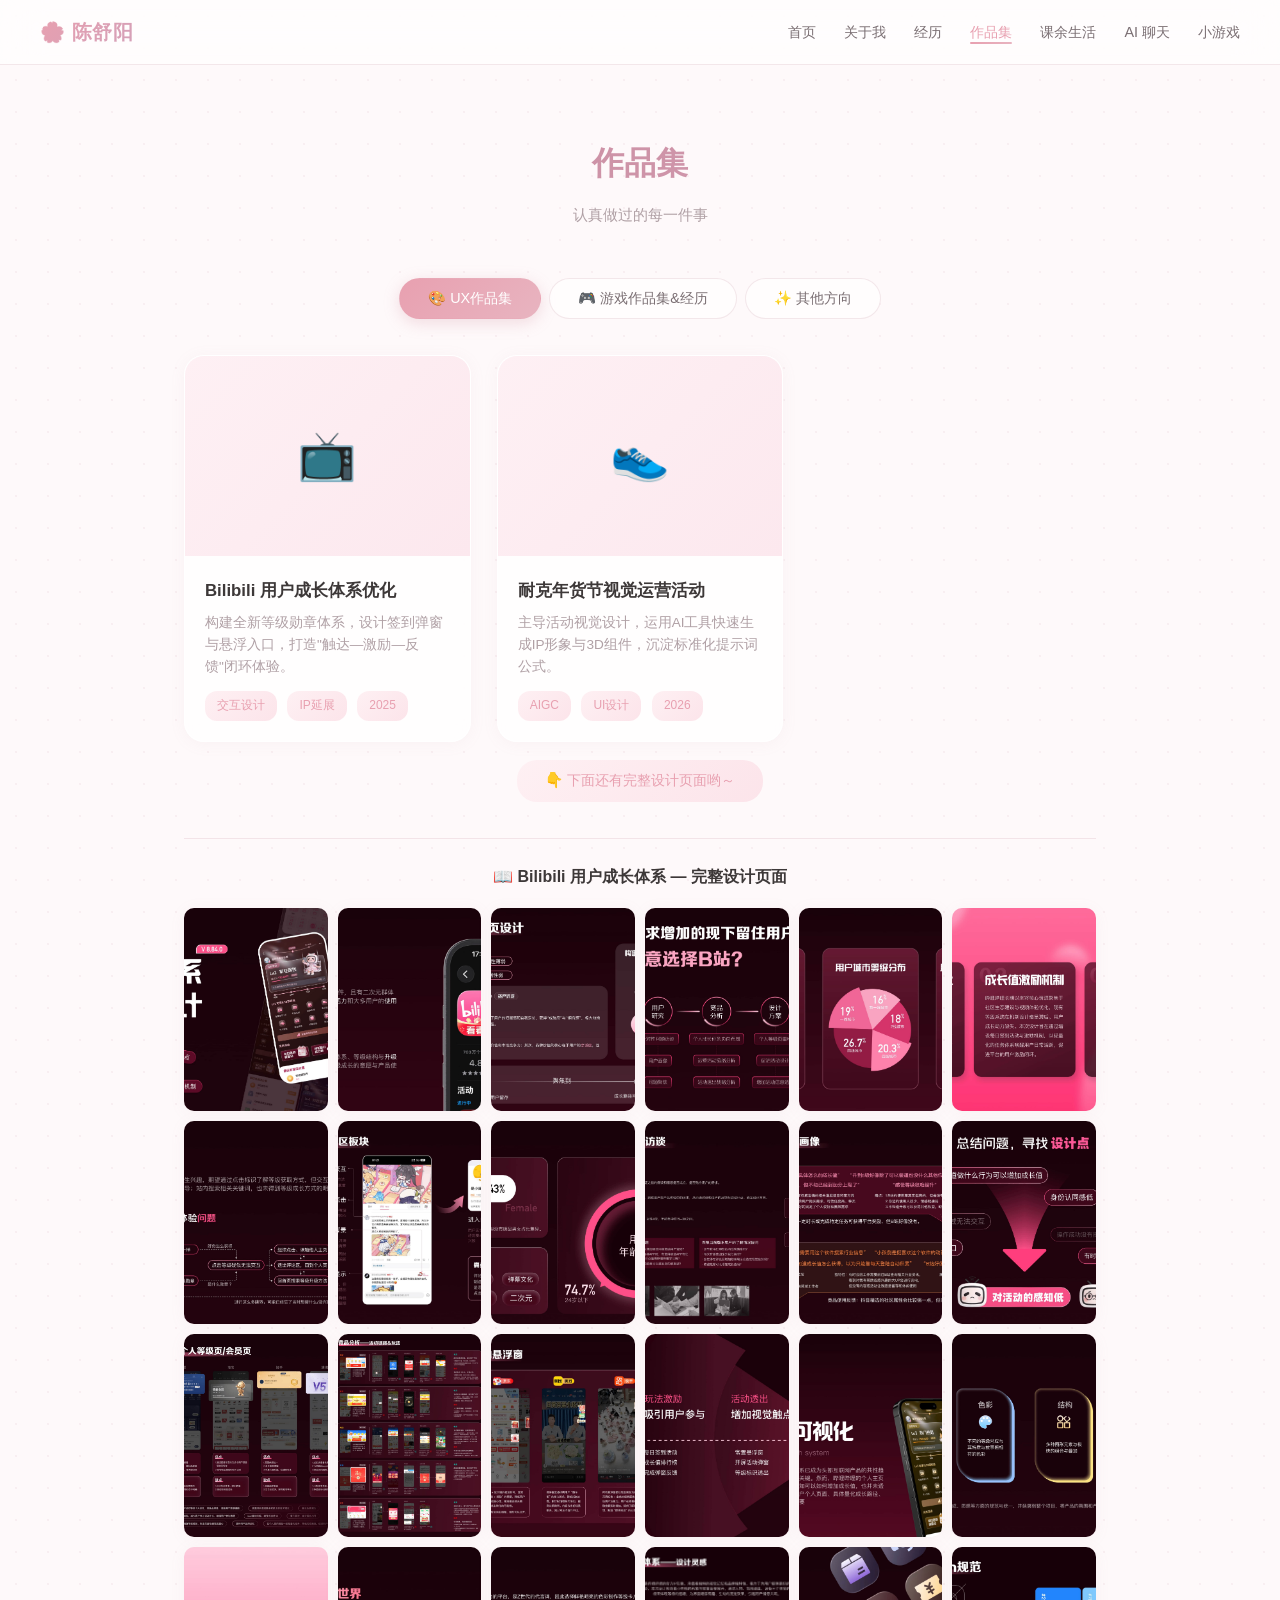
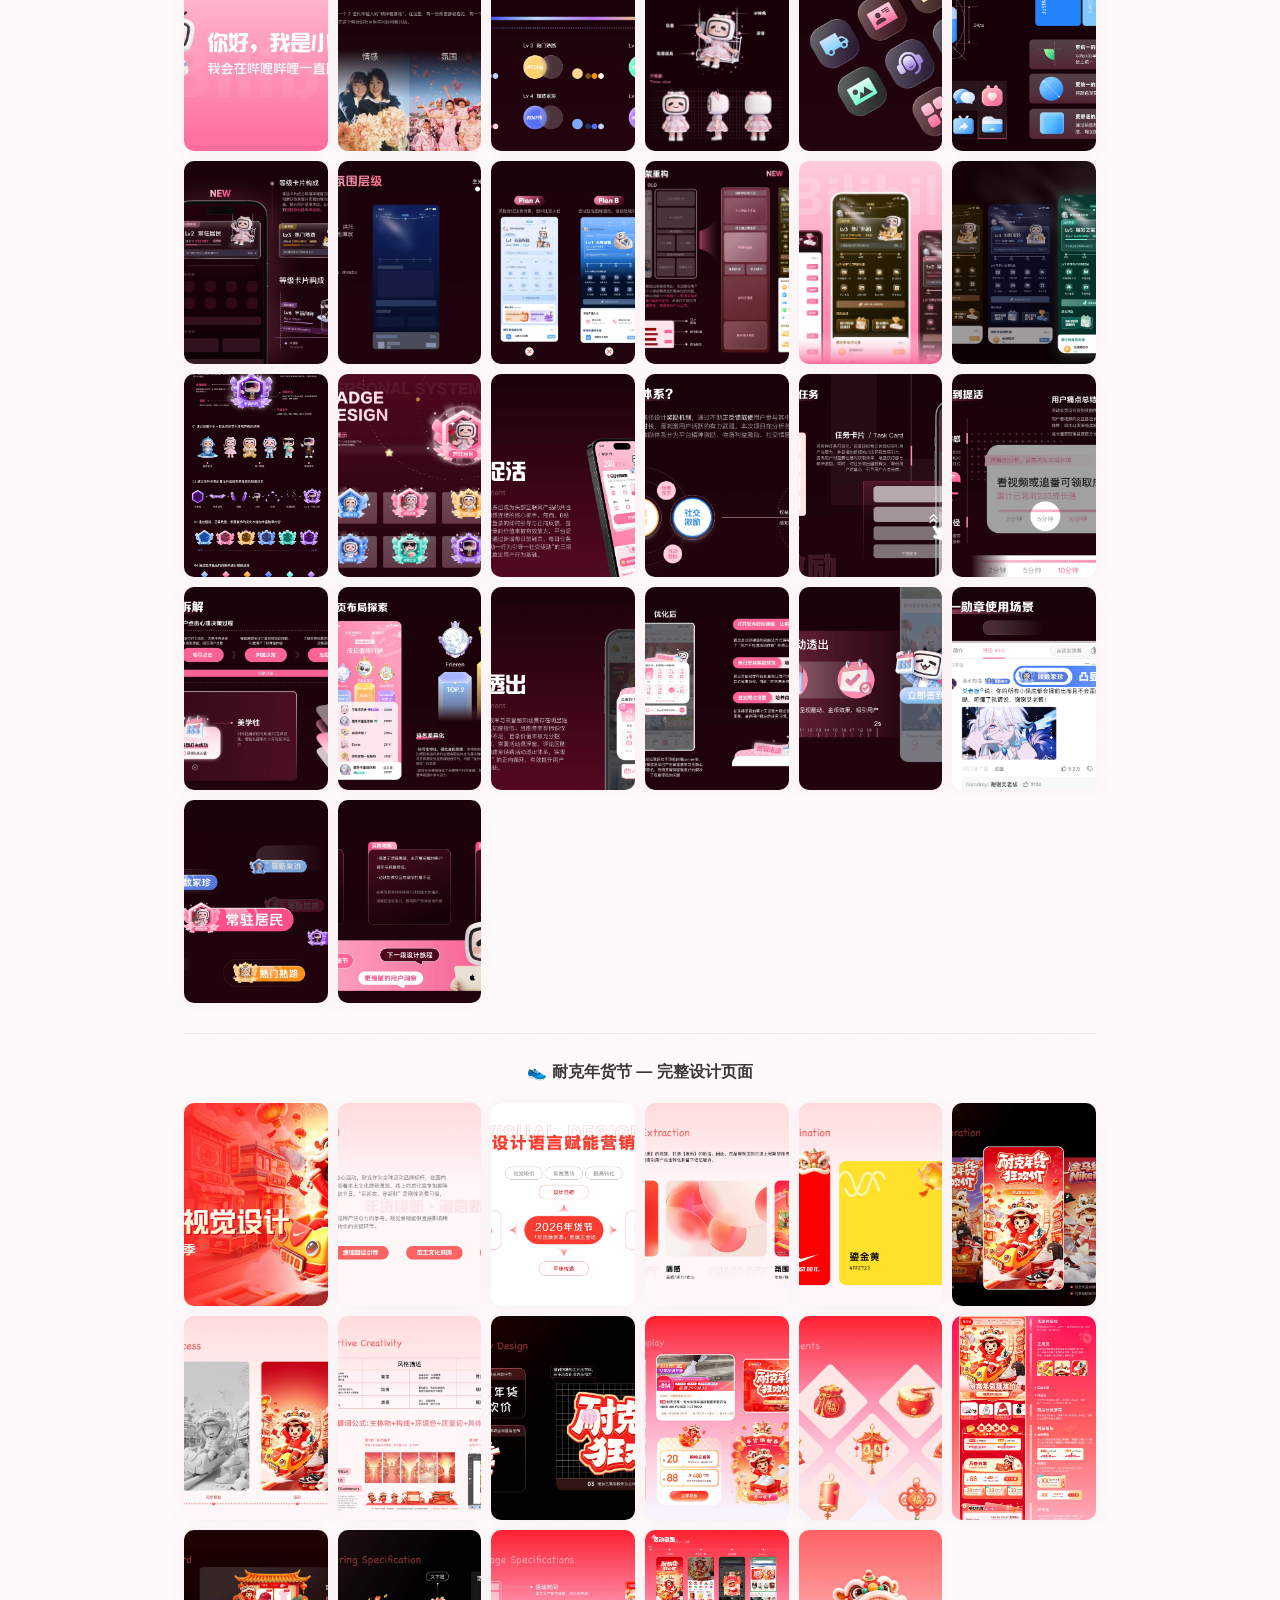
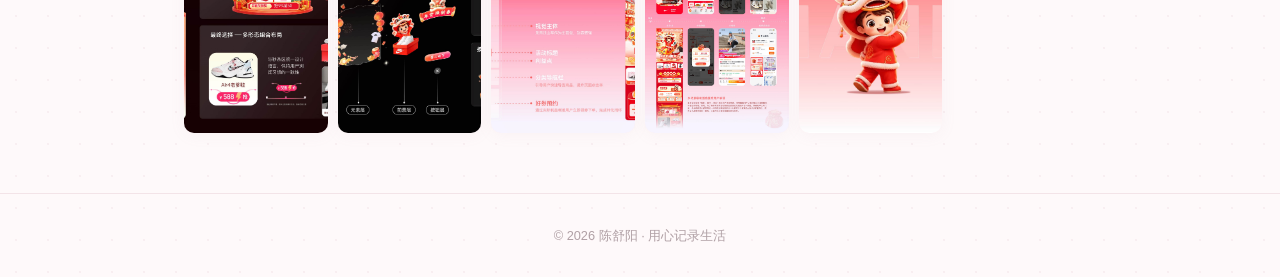
==== portfolio.html @ 5dc7a77a "🎉 个人网站上线 - 陈舒阳" ====
<!DOCTYPE html>
<html lang="zh-CN">
<head>
  <meta charset="UTF-8">
  <meta name="viewport" content="width=device-width, initial-scale=1.0">
  <title>作品集 - 陈舒阳</title>
  <meta name="description" content="陈舒阳的作品集：UX设计项目、游戏作品集&经历与更多创作">
  <link rel="stylesheet" href="css/style.css">
</head>
<body>

  <nav class="navbar">
    <a href="index.html" class="logo">🌸 陈舒阳</a>
    <button class="menu-toggle" onclick="document.querySelector('.nav-links').classList.toggle('show')">☰</button>
    <ul class="nav-links">
      <li><a href="index.html">首页</a></li>
      <li><a href="about.html">关于我</a></li>
      <li><a href="experience.html">经历</a></li>
      <li><a href="portfolio.html" class="active">作品集</a></li>
      <li><a href="life.html">课余生活</a></li>
      <li><a href="chat.html">AI 聊天</a></li>
      <li><a href="games.html">小游戏</a></li>
    </ul>
  </nav>

  <section class="page-header">
    <h2>作品集</h2>
    <p class="subtitle">认真做过的每一件事</p>
  </section>

  <div class="portfolio-tabs">
    <button class="tab-btn active" onclick="switchTab('ux')">🎨 UX作品集</button>
    <button class="tab-btn" onclick="switchTab('gaming')">🎮 游戏作品集&经历</button>
    <button class="tab-btn" onclick="switchTab('other')">✨ 其他方向</button>
  </div>

  <!-- ==================== Tab 1：UX作品集 ==================== -->
  <div class="tab-content active" id="tab-ux">
    <div class="portfolio-grid">

      <div class="portfolio-item" onclick="openModal('bilibili')">
        <div class="item-img img-placeholder">📺</div>
        <div class="item-info">
          <h4>Bilibili 用户成长体系优化</h4>
          <p>构建全新等级勋章体系，设计签到弹窗与悬浮入口，打造"触达—激励—反馈"闭环体验。</p>
          <span class="item-tag">交互设计</span>
          <span class="item-tag">IP延展</span>
          <span class="item-tag">2025</span>
        </div>
      </div>

      <div class="portfolio-item" onclick="openModal('nike')">
        <div class="item-img img-placeholder">👟</div>
        <div class="item-info">
          <h4>耐克年货节视觉运营活动</h4>
          <p>主导活动视觉设计，运用AI工具快速生成IP形象与3D组件，沉淀标准化提示词公式。</p>
          <span class="item-tag">AIGC</span>
          <span class="item-tag">UI设计</span>
          <span class="item-tag">2026</span>
        </div>
      </div>

    </div>

    <!-- 下滑引导 -->
    <div style="text-align:center;padding:18px 0 6px;">
      <span style="display:inline-block;padding:8px 28px;background:linear-gradient(135deg,var(--pink-light),#fce4ea);color:var(--pink);border-radius:20px;font-size:0.9rem;animation:msgIn 0.6s ease;">👇 下面还有完整设计页面哟～</span>
    </div>

    <!-- Bilibili + Nike 完整作品集页面 -->
    <div class="portfolio-gallery">
      <h4>📖 Bilibili 用户成长体系 — 完整设计页面</h4>
      <div class="gallery-grid" id="gallery-bilibili"></div>
    </div>
    <div class="portfolio-gallery">
      <h4>👟 耐克年货节 — 完整设计页面</h4>
      <div class="gallery-grid" id="gallery-nike"></div>
    </div>
  </div>

  <!-- ==================== Tab 2：游戏作品集&经历 ==================== -->
  <div class="tab-content" id="tab-gaming">

    <!-- 1. 和平精英完整设计页面（作品集画廊） -->
    <div class="portfolio-gallery" style="margin-top:0;padding-top:0;border-top:none;">
      <h4>🎯 和平精英 · 操作体验优化 — 完整设计页面</h4>
      <div class="gallery-grid" id="gallery-peace"></div>
    </div>

    <!-- 2. 游戏经历 -->
    <div class="insight-section" style="margin-top:20px;">
      <h3>🎮 游戏经历</h3>
      <p class="gaming-intro" style="margin-bottom:20px;">
        作为多款游戏的深度玩家，我相信理解游戏才能设计好游戏——这也是我热爱游戏UX的原因。
      </p>
    </div>

    <div class="filter-tags" id="game-filters">
      <button class="filter-tag active" onclick="filterGames('all', this)">全部</button>
      <button class="filter-tag" onclick="filterGames('fps', this)">FPS / TPS</button>
      <button class="filter-tag" onclick="filterGames('openworld', this)">开放世界</button>
      <button class="filter-tag" onclick="filterGames('moba', this)">MOBA</button>
      <button class="filter-tag" onclick="filterGames('asym', this)">非对称竞技</button>
      <button class="filter-tag" onclick="filterGames('roguelike', this)">Roguelike</button>
      <button class="filter-tag" onclick="filterGames('casual', this)">休闲</button>
    </div>

    <div class="game-grid">
      <div class="game-card" data-category="fps">
        <div class="game-cover img-placeholder">🔫</div>
        <div class="game-info">
          <h4>和平精英</h4>
          <div class="game-meta"><span>📱 手游</span><span>⏱️ 2500+小时</span><span>💰 氪金约1.5w</span></div>
          <p class="game-desc">开服玩家至今，多赛季王牌段位。深度了解跳伞逻辑、身法技巧、枪械数值、圈型运营。频繁体验地铁逃生，对复杂经济体系的游戏内UI有一定研究。拥有3个载具皮肤、10+升级枪皮肤、30+把枪皮，千金淑猫等角色皮全套皮肤。</p>
          <div class="game-tags"><span class="game-tag">FPS</span><span class="game-tag">战术竞技</span><span class="game-tag">王牌段位</span></div>
        </div>
      </div>

      <div class="game-card" data-category="openworld">
        <div class="game-cover img-placeholder">🌿</div>
        <div class="game-info">
          <h4>原神</h4>
          <div class="game-meta"><span>📱 多平台</span><span>⏱️ 5000+小时</span><span>💰 氪金约2.7w</span></div>
          <p class="game-desc">开服玩家至今，五星角色37个，4.6前女角色全图鉴。蒙德、枫丹等区域探索度100%，成就数1137。精通配队、元素反应及开放大世界交互逻辑，深渊长期12层无压满星通关，具备极强的战斗数值规划与角色练度管理能力。23、24年大月卡全勤。</p>
          <div class="game-tags"><span class="game-tag">开放世界</span><span class="game-tag">RPG</span><span class="game-tag">满星深渊</span></div>
        </div>
      </div>

      <div class="game-card" data-category="moba">
        <div class="game-cover img-placeholder">⚔️</div>
        <div class="game-info">
          <h4>王者荣耀</h4>
          <div class="game-meta"><span>📱 手游</span><span>⏱️ 1000+小时</span><span>💰 氪金约3000</span></div>
          <p class="game-desc">擅长发育路射手位，福州市第74李元芳，另有诸葛亮、赵云等区标6个。深刻理解玩家对数值能力的重视与"可视化荣誉"的追求心理。研究过局内特效、Loading界面、对话框等设计。拥有不知火舞·花合斗、小乔·时之魔女两款无双皮肤，10余款传说皮肤和20余款史诗皮肤。</p>
          <div class="game-tags"><span class="game-tag">MOBA</span><span class="game-tag">市标李元芳</span><span class="game-tag">6区标</span></div>
        </div>
      </div>

      <div class="game-card" data-category="asym">
        <div class="game-cover img-placeholder">🕯️</div>
        <div class="game-info">
          <h4>第五人格</h4>
          <div class="game-meta"><span>📱 多平台</span><span>⏱️ 800+小时</span><span>💰 氪金约4000</span></div>
          <p class="game-desc">目前段位四阶一。熟悉圣心医院，惯用二楼下跳打法和三板一窗无敌废墟拖节奏。熟悉破窗加速、搏命挣扎、压机等人等操作。常玩大副、木偶、医生等主救/辅救位，观看过2次线下比赛。拥有4个金皮、20余个紫皮。</p>
          <div class="game-tags"><span class="game-tag">非对称竞技</span><span class="game-tag">四阶一</span><span class="game-tag">主救/辅救位</span></div>
        </div>
      </div>

      <div class="game-card" data-category="roguelike">
        <div class="game-cover img-placeholder">⚡</div>
        <div class="game-info">
          <h4>元气骑士</h4>
          <div class="game-meta"><span>📱 手游</span><span>⏱️ 300+小时</span><span>💰 约40元</span></div>
          <p class="game-desc">常用游侠、炼金术士、吸血鬼，联机玩牧师辅助队友。已解锁吊炸天模式并多次通关，解锁200+把武器。善用聚爆、光剑、彩虹小白马，曾合成光剑土豪金、雷剑、魔法弓等高阶武器。对2D横板设计和Roguelike随机性游戏UI有一定研究。</p>
          <div class="game-tags"><span class="game-tag">Roguelike</span><span class="game-tag">2D横板</span><span class="game-tag">吊炸天通关</span></div>
        </div>
      </div>

      <div class="game-card" data-category="casual">
        <div class="game-cover img-placeholder">🥚</div>
        <div class="game-info">
          <h4>蛋仔派对</h4>
          <div class="game-meta"><span>📱 手游</span><span>⏱️ 200小时</span><span>💰 氪金约90</span></div>
          <p class="game-desc">轻度游玩，主要为观察商业化产品设计。巅峰派对达鸡蛋段位，熟悉翻滚楼梯、岩浆蔓延等竞速关卡的道具刷新点及跳跃惯性节奏。体验过乐园游廊长跑酷及观赏图，收藏4张玩家自制地图，拥有4款派对手册皮肤。</p>
          <div class="game-tags"><span class="game-tag">休闲</span><span class="game-tag">派对竞技</span><span class="game-tag">商业化观察</span></div>
        </div>
      </div>
    </div>

    <!-- 3. 游戏UX项目 & 洞察 -->
    <div class="insight-section">
      <h3>📝 游戏UX项目 & 洞察</h3>

      <div class="insight-card" style="margin-bottom:18px;border-left:4px solid var(--pink);">
        <h4>🎯 和平精英 · 操作体验优化设计（作品集项目）</h4>
        <p style="margin-bottom:8px;color:var(--text-muted);font-size:0.8rem;">TPS射击手游 | 用户研究 · 交互优化 · 打卡体验</p>
        <p><strong>项目背景：</strong>和平精英2019年上线，以TPS第三人称射击为核心，采用外观驱动型付费模式。作为技术一般但热爱记录游戏回忆的手机/平板双端女玩家，发现刚落地阶段的战斗操作与打卡体验存在可优化点。</p>
        <p><strong>用户分析：</strong>男女比例52:48趋于均衡，超77%玩家在35岁以下，约50%为18-26岁年轻群体，注重获得感、认同感、成就感。</p>
        <p><strong>竞品分析：</strong>第五人格的拍摄模式屏蔽UI沉浸感强、原神的观测点路线指引降低寻找难度——均作为设计参考。</p>
        <p><strong>设计方案（6大痛点）：</strong>① 落地黄金时间增设场景标签，通过羊群效应减少决策浪费 ② 偏好配件紫色高亮提示 ③ 优化操作热区布局 ④ 打卡点增加路线指引与标识 ⑤ 拍摄模式屏蔽UI沉浸打卡 ⑥ 增设优先拾取设置。</p>
        <p><strong>设计价值：</strong>从女玩家视角出发，通过降低操作门槛和优化打卡分享体验，提升玩家获得感与成就感，促进留存与转化。</p>
      </div>

      <div class="insight-cards">
        <div class="insight-card">
          <h4>《和平精英》夏日海豚岛 — 活动UI中的沉浸感营造</h4>
          <p>在光子创造营期间深入研究了夏日海豚岛主题活动：通过地图场景与UI界面的统一视觉语言、动态天气系统与交互反馈的配合，实现从"大厅—活动入口—游戏场景"的无缝沉浸体验。</p>
        </div>
        <div class="insight-card">
          <h4>《原神》深境螺旋 — 高难内容对玩家行为的影响</h4>
          <p>作为长期12层满星通关玩家，观察到深渊机制如何通过"角色练度验证—阵容搭配策略—时间压力"三层设计驱动玩家持续投入养成。这种梯度挑战设计对游戏化产品的等级体系搭建有启发意义。</p>
        </div>
        <div class="insight-card">
          <h4>《第五人格》拍摄模式 — 皮肤获得感与分享体验</h4>
          <p>竞品调研中发现第五人格拍摄模式下可屏蔽所有UI按钮，支持贴脸拍摄细节展示，并设有专用通用动作——这种"为分享而设计"的思路提升了皮肤获得感和玩家自发传播意愿。</p>
        </div>
      </div>
    </div>

  </div>

  <!-- ==================== Tab 3：其他方向作品 ==================== -->
  <div class="tab-content" id="tab-other">
    <div class="filter-tags" id="other-filters">
      <button class="filter-tag active" onclick="filterOther('all', this)">全部</button>
      <button class="filter-tag" onclick="filterOther('photo', this)">📷 摄影</button>
      <button class="filter-tag" onclick="filterOther('writing', this)">✍️ 写作</button>
      <button class="filter-tag" onclick="filterOther('illust', this)">🖌️ 插画</button>
      <button class="filter-tag" onclick="filterOther('video', this)">🎬 视频</button>
    </div>

    <div class="portfolio-grid" id="other-grid">
      <div class="portfolio-item" data-category="photo">
        <div class="item-img img-placeholder">📷</div>
        <div class="item-info">
          <h4>城市街拍系列</h4>
          <p>用镜头记录城市角落里的光影与色彩。</p>
          <span class="item-tag">摄影</span>
          <span class="item-tag">2025</span>
        </div>
      </div>
      <div class="portfolio-item" data-category="writing">
        <div class="item-img img-placeholder">✍️</div>
        <div class="item-info">
          <h4>设计思考随笔</h4>
          <p>关于日常生活里好设计与坏设计的观察笔记。</p>
          <span class="item-tag">写作</span>
          <span class="item-tag">2024</span>
        </div>
      </div>
      <div class="portfolio-item" data-category="illust">
        <div class="item-img img-placeholder">🖌️</div>
        <div class="item-info">
          <h4>日常插画练习</h4>
          <p>扁平风格人物插画，记录朋友们的日常瞬间。</p>
          <span class="item-tag">插画</span>
          <span class="item-tag">2024</span>
        </div>
      </div>
      <div class="portfolio-item" data-category="video">
        <div class="item-img img-placeholder">🎬</div>
        <div class="item-info">
          <h4>校园生活Vlog</h4>
          <p>用视频记录大学生活的点滴，剪辑与叙事练习。</p>
          <span class="item-tag">视频</span>
          <span class="item-tag">2024</span>
        </div>
      </div>
    </div>

    <!-- 其他作品完整页面 -->
    <div class="portfolio-gallery">
      <h4>🎨 封面 & 其他设计作品</h4>
      <div class="gallery-grid" id="gallery-other"></div>
    </div>
  </div>

  <!-- ==================== 图片灯箱 ==================== -->
  <div class="img-lightbox" id="lightbox" onclick="closeLightbox(event)">
    <button class="lb-close" onclick="closeLightbox()">&times;</button>
    <button class="lb-nav lb-prev" onclick="event.stopPropagation();navLightbox(-1)">◀</button>
    <img id="lightbox-img" src="" alt="作品集页面">
    <button class="lb-nav lb-next" onclick="event.stopPropagation();navLightbox(1)">▶</button>
    <span class="lb-counter" id="lb-counter"></span>
  </div>

  <!-- ==================== 弹窗 ==================== -->
  <div class="modal-overlay" id="modal-overlay" onclick="closeModal(event)">
    <div class="modal" id="modal">
      <button class="modal-close" onclick="closeModal()">&times;</button>
      <div id="modal-content"></div>
    </div>
  </div>

  <footer>
    <p>&copy; 2026 陈舒阳 · 用心记录生活</p>
  </footer>

  <script>
    /* ===== 作品集页面画廊 ===== */
    const PORTFOLIO_PATH = 'images/portfolio/';

    // 各项目对应PDF页码
    const galleries = {
      bilibili: { el: 'gallery-bilibili', pages: range(4, 47) },
      nike:     { el: 'gallery-nike',     pages: range(48, 64) },
      peace:    { el: 'gallery-peace',    pages: range(65, 81) },
      other:    { el: 'gallery-other',    pages: [...range(1,3), ...range(82,85)] }
    };

    function range(start, end) {
      const arr = [];
      for (let i = start; i <= end; i++) arr.push(i);
      return arr;
    }

    // 动态生成画廊
    Object.values(galleries).forEach(g => {
      const container = document.getElementById(g.el);
      if (!container) return;
      g.pages.forEach(p => {
        const item = document.createElement('div');
        item.className = 'gallery-item';
        item.onclick = (e) => openLightbox(g.pages, p, e);
        const img = document.createElement('img');
        img.src = PORTFOLIO_PATH + 'page_' + String(p).padStart(2, '0') + '.jpg';
        img.alt = 'Page ' + p;
        img.loading = 'lazy';
        item.appendChild(img);
        container.appendChild(item);
      });
    });

    // 和平精英画廊末尾追加参考图
    const peaceExtra = ['images/78.png', 'images/79.png'];
    const peaceContainer = document.getElementById('gallery-peace');
    if (peaceContainer) {
      peaceExtra.forEach((src, i) => {
        const item = document.createElement('div');
        item.className = 'gallery-item';
        item.onclick = (e) => {
          e.stopPropagation();
          document.getElementById('lightbox-img').src = src;
          document.getElementById('lb-counter').textContent = '参考图 ' + (i + 1) + ' / 2';
          document.getElementById('lightbox').classList.add('show');
          document.body.style.overflow = 'hidden';
        };
        const img = document.createElement('img');
        img.src = src;
        img.alt = '参考图' + (i + 1);
        img.loading = 'lazy';
        item.appendChild(img);
        peaceContainer.appendChild(item);
      });
    }

    /* ===== 灯箱 ===== */
    let lbPages = [], lbIndex = 0;

    function openLightbox(pages, currentPage, e) {
      e.stopPropagation();
      lbPages = pages;
      lbIndex = pages.indexOf(currentPage);
      showLightboxImage();
      document.getElementById('lightbox').classList.add('show');
      document.body.style.overflow = 'hidden';
    }

    function showLightboxImage() {
      const p = lbPages[lbIndex];
      document.getElementById('lightbox-img').src = PORTFOLIO_PATH + 'page_' + String(p).padStart(2, '0') + '.jpg';
      document.getElementById('lb-counter').textContent = (lbIndex + 1) + ' / ' + lbPages.length;
    }

    function navLightbox(dir) {
      lbIndex = (lbIndex + dir + lbPages.length) % lbPages.length;
      showLightboxImage();
    }

    function closeLightbox(e) {
      if (e && e.target !== document.getElementById('lightbox')) return;
      document.getElementById('lightbox').classList.remove('show');
      document.body.style.overflow = '';
    }

    document.addEventListener('keydown', function(e) {
      if (!document.getElementById('lightbox').classList.contains('show')) return;
      if (e.key === 'Escape') closeLightbox();
      if (e.key === 'ArrowLeft') navLightbox(-1);
      if (e.key === 'ArrowRight') navLightbox(1);
    });

    /* ===== Tab 切换 ===== */
    function switchTab(tabName) {
      document.querySelectorAll('.tab-btn').forEach(b => b.classList.remove('active'));
      event.target.classList.add('active');
      document.querySelectorAll('.tab-content').forEach(t => t.classList.remove('active'));
      document.getElementById('tab-' + tabName).classList.add('active');
    }

    function filterGames(cat, btn) {
      document.querySelectorAll('#game-filters .filter-tag').forEach(t => t.classList.remove('active'));
      btn.classList.add('active');
      document.querySelectorAll('#tab-gaming .game-card').forEach(card => {
        card.style.display = (cat === 'all' || card.dataset.category.split(' ').includes(cat)) ? '' : 'none';
      });
    }

    function filterOther(cat, btn) {
      document.querySelectorAll('#other-filters .filter-tag').forEach(t => t.classList.remove('active'));
      btn.classList.add('active');
      document.querySelectorAll('#other-grid .portfolio-item').forEach(item => {
        item.style.display = (cat === 'all' || item.dataset.category.split(' ').includes(cat)) ? '' : 'none';
      });
    }

    const modalData = {
      nike: {
        title: '耐克年货节视觉运营活动',
        tags: ['AIGC', '视觉设计', '2026'],
        body: `<h4>项目背景</h4><p>耐克年货焕新季，需要统一的视觉运营活动方案，覆盖天猫旗舰店多场景、多终端。</p>
<h4>创意方向</h4><p>基于关键词<strong>「年味」「优惠」「焕新」</strong>，传达"新年购新衣"的品牌理念。配色选用经典红 + 鎏金黄 + 开运橙三色体系，打造醒目、具有互动吸引力的视觉氛围。</p>
<h4>字体设计</h4><p>参考方正胖头鱼简体笔画位置与站酷快乐体字型，重绘变形后增加立体块面与圆角细节，采用"白-红-金"三层立体效果，提升醒目度与节日质感。</p>
<h4>AI工具应用</h4><p>运用 Midjourney + Liblib + GPT 快速生成IP形象、场景元素与3D组件；制定视觉分层规范与头图规格，实现多场景风格统一。</p>
<h4>核心成果</h4><p>总结并沉淀<strong>标准化提示词公式</strong>，实现设计资产高效复用，显著提升团队产出效率；完成跨场景用户体验一致性设计，降低用户认知成本。</p>`
      },
      bilibili: {
        title: 'Bilibili 用户成长体系优化',
        tags: ['交互设计', '用户激励', '2025'],
        body: `<h4>项目背景</h4><p>B站作为PUGC视频社区头部平台，用户总体活跃度和使用频率偏低。现有等级系统机制滞后，用户成长动力缺失，个人等级页存在<strong>感知缺失、粘性薄弱、运营载体缺失、品牌调性弱</strong>四大问题。</p>
<h4>设计目标</h4><p>围绕三大方向：<strong>① 成长路径可视化</strong>（重构个人等级页，明确成长任务）<strong>② 激励机制</strong>（增设每日签到+任务体系）<strong>③ 多触点信息传达</strong>（全链路活动透出）。</p>
<h4>设计过程</h4><p>产品自查：模拟用户查询链路，发现评论区等级不可交互、搜索无结果等体验断层 → 竞品分析：对比淘宝/京东/美团/豆包/快手的会员页与活动链路 → 设计语言建立：以B站小电视为核心，统一品牌/色彩/结构/质感 → 框架重构：头部升级、权益图标规范化（48px/8px圆角）、任务icon统一渐变45°+轻拟物质感 → 每日签到页+每日任务页+成长值排行榜三层激励闭环 → 开屏弹窗+悬浮窗+评论区勋章+排行榜四大触点全链路活动透出。</p>
<h4>设计复盘</h4><p>✅ 掌握了全链路激励体系的设计方法，深化"以用户为中心"的理念<br>✅ 熟练运用AIGC工具辅助视觉表达，提升效率与品牌感知<br>⚠️ 受限于项目周期，未开展完整用户调研与数据验证；动效与微交互细节有待打磨</p>`
      },
      photon: {
        title: '腾讯光子创造营 · 和平精英',
        tags: ['游戏GUI', '交互设计', '2026'],
        body: `<h4>背景</h4><p>入选腾讯光子创造营，进入和平精英项目组进行交互方向学习与实践。</p>
<h4>学习内容</h4><p>深入学习游戏美术GUI及玩家游戏体验与交互的理论知识。</p>
<h4>项目实操</h4><p>细致研究夏日海豚岛主题活动的游戏美术设计，从活动入口UI到游戏内场景交互的全链路体验分析。</p>
<h4>收获</h4><p>建立了游戏UX的系统认知，理解了"沉浸感"在游戏交互中的核心地位。</p>`
      },
      sanhe: {
        title: '三合食品 Web端规范优化',
        tags: ['UI优化', '用户研究', '2026'],
        body: `<h4>背景</h4><p>福建三合食品科技有限公司Web端存在间距不统一、屏效低、视觉观感陈旧等问题。</p>
<h4>优化内容</h4><p>Web端间距规范统一优化，提升界面屏效，美化视觉观感。</p>
<h4>用户研究</h4><p>参与公司用户研究，精细化分析客户群体特征，提出有效优化建议。</p>
<h4>成果</h4><p>完成Web端设计规范升级，为后续产品迭代奠定基础。</p>`
      }
    };

    function openModal(id) {
      const d = modalData[id]; if (!d) return;
      document.getElementById('modal-content').innerHTML =
        '<h3>' + d.title + '</h3><div class="modal-tags">' +
        d.tags.map(t => '<span class="item-tag">' + t + '</span>').join('') +
        '</div><div class="modal-body">' + d.body + '</div>';
      document.getElementById('modal-overlay').classList.add('show');
      document.body.style.overflow = 'hidden';
    }

    function closeModal(e) {
      if (e && e.target !== document.getElementById('modal-overlay')) return;
      document.getElementById('modal-overlay').classList.remove('show');
      document.body.style.overflow = '';
    }

    document.addEventListener('keydown', e => { if (e.key === 'Escape') closeModal(); });
  </script>

</body>
</html>
---- css/style.css ----
/* ==========================================
   个人网站 - 马卡龙粉 · 高级感设计
   站点所有者：陈舒阳
   ========================================== */

/* ===== CSS 变量 ===== */
:root {
  --pink:        #e8a0b0;
  --pink-hover:  #d48898;
  --pink-light:  #fef0f3;
  --pink-pale:   #fdf5f7;
  --rose:        #e8b4c0;
  --peach:       #f5d5d8;
  --bg:          #fef9fa;
  --card:        rgba(255,255,255,0.72);
  --card-border: rgba(255,255,255,0.9);
  --text:        #3d3838;
  --text-light:  #7a6e72;
  --text-muted:  #b0a0a5;
  --border:      rgba(220,190,198,0.35);
  --shadow-sm:   0 1px 4px rgba(180,140,150,0.06);
  --shadow:      0 4px 24px rgba(180,140,150,0.10);
  --shadow-hover: 0 12px 40px rgba(180,140,150,0.16);
  --shadow-card: 0 2px 16px rgba(180,140,150,0.07);
  --radius:      20px;
  --radius-sm:   14px;
}

/* ===== 全局重置 ===== */
* { margin: 0; padding: 0; box-sizing: border-box; }
html { scroll-behavior: smooth; }

body {
  font-family: "PingFang SC", "Hiragino Sans GB", "Microsoft YaHei", "Noto Sans SC", sans-serif;
  background: var(--bg);
  color: var(--text);
  line-height: 1.8;
  -webkit-font-smoothing: antialiased;
  /* 微妙的点阵纹理 */
  background-image: radial-gradient(rgba(210,160,175,0.12) 1px, transparent 1px);
  background-size: 32px 32px;
}

/* ===== 导航栏（玻璃拟态） ===== */
.navbar {
  display: flex;
  justify-content: space-between;
  align-items: center;
  padding: 14px 40px;
  background: rgba(255,255,255,0.65);
  backdrop-filter: blur(20px) saturate(160%);
  -webkit-backdrop-filter: blur(20px) saturate(160%);
  border-bottom: 1px solid var(--border);
  position: sticky;
  top: 0;
  z-index: 100;
}

.navbar .logo {
  font-size: 1.25rem;
  font-weight: 700;
  background: linear-gradient(135deg, #e8a0b0, #d4a0b8);
  -webkit-background-clip: text;
  -webkit-text-fill-color: transparent;
  background-clip: text;
  text-decoration: none;
  letter-spacing: 0.5px;
}

.nav-links { display: flex; gap: 28px; list-style: none; }

.nav-links a {
  text-decoration: none;
  color: var(--text-light);
  font-size: 0.9rem;
  font-weight: 450;
  padding-bottom: 4px;
  position: relative;
  transition: color 0.3s;
}

.nav-links a::after {
  content: '';
  position: absolute; bottom: 0; left: 0;
  width: 0; height: 2px;
  background: linear-gradient(90deg, var(--pink), var(--rose));
  border-radius: 2px;
  transition: width 0.3s;
}

.nav-links a:hover,
.nav-links a.active { color: var(--pink); }
.nav-links a:hover::after,
.nav-links a.active::after { width: 100%; }

.menu-toggle {
  display: none; font-size: 1.4rem; cursor: pointer;
  background: none; border: none; color: var(--text-light);
}

/* ===== 通用页面标题 ===== */
.page-header {
  text-align: center;
  padding: 70px 20px 14px;
  position: relative;
}

.page-header h2 {
  font-size: 2rem;
  background: linear-gradient(135deg, #c88898, #d4a0b8);
  -webkit-background-clip: text;
  -webkit-text-fill-color: transparent;
  background-clip: text;
  margin-bottom: 8px;
}

.page-header .subtitle {
  color: var(--text-muted);
  font-size: 0.95rem;
}

/* ===== 首页 Hero（渐变+浮动装饰） ===== */
.hero {
  text-align: center;
  padding: 100px 20px 70px;
  position: relative;
  overflow: hidden;
  background: linear-gradient(170deg, #fef5f8 0%, #fef0f5 25%, #fef8f9 60%, #fff 100%);
}

/* 浮动装饰圆 */
.hero::before {
  content: '';
  position: absolute;
  width: 260px; height: 260px;
  border-radius: 50%;
  background: radial-gradient(circle, rgba(232,160,176,0.16) 0%, transparent 70%);
  top: -60px; right: -80px;
  animation: floatA 8s ease-in-out infinite;
}

.hero::after {
  content: '';
  position: absolute;
  width: 200px; height: 200px;
  border-radius: 50%;
  background: radial-gradient(circle, rgba(210,170,190,0.13) 0%, transparent 70%);
  bottom: -40px; left: -60px;
  animation: floatB 10s ease-in-out infinite;
}

@keyframes floatA {
  0%, 100% { transform: translate(0, 0) scale(1); }
  50% { transform: translate(-30px, 20px) scale(1.08); }
}
@keyframes floatB {
  0%, 100% { transform: translate(0, 0) scale(1); }
  50% { transform: translate(24px, -18px) scale(1.06); }
}

.hero-avatar {
  width: 150px; height: 150px;
  border-radius: 50%;
  object-fit: cover;
  background: linear-gradient(135deg, #fce4ea, #f8d8e2);
  margin: 0 auto 24px;
  display: flex; align-items: center; justify-content: center;
  font-size: 4rem; color: var(--pink);
  overflow: hidden;
  border: 4px solid rgba(255,255,255,0.7);
  box-shadow: 0 8px 32px rgba(200,150,165,0.18);
  position: relative; z-index: 1;
}

.hero-avatar img { width: 100%; height: 100%; object-fit: cover; }

.hero h1 {
  font-size: 2.5rem; font-weight: 700;
  background: linear-gradient(135deg, #b87888, #c898a8);
  -webkit-background-clip: text;
  -webkit-text-fill-color: transparent;
  background-clip: text;
  margin-bottom: 8px;
  position: relative; z-index: 1;
}

.hero .tagline {
  font-size: 1.1rem; color: var(--text-muted);
  margin-bottom: 32px;
  position: relative; z-index: 1;
}

.hero .btn {
  display: inline-block;
  padding: 13px 38px;
  background: linear-gradient(135deg, #e8a0b0, #d898a8);
  color: white;
  border-radius: 30px;
  text-decoration: none;
  font-size: 0.95rem; font-weight: 500;
  transition: transform 0.3s, box-shadow 0.3s;
  box-shadow: 0 6px 22px rgba(210,140,158,0.32);
  position: relative; z-index: 1;
}

.hero .btn:hover {
  transform: translateY(-2px);
  box-shadow: 0 10px 30px rgba(210,140,158,0.42);
}

/* ===== 首页导航卡片（玻璃拟态） ===== */
.home-sections {
  display: grid;
  grid-template-columns: repeat(3, 1fr);
  gap: 22px;
  padding: 0 32px 80px;
  max-width: 1000px;
  margin: 0 auto;
}

.home-card {
  background: var(--card);
  backdrop-filter: blur(12px);
  -webkit-backdrop-filter: blur(12px);
  border: 1px solid var(--card-border);
  border-radius: var(--radius);
  padding: 36px 24px;
  box-shadow: var(--shadow-card);
  transition: all 0.4s cubic-bezier(0.25, 0.46, 0.45, 0.94);
  text-decoration: none;
  color: inherit;
  display: block;
  text-align: center;
  position: relative;
  overflow: hidden;
}

.home-card::before {
  content: '';
  position: absolute; top: 0; left: 0; right: 0;
  height: 3px;
  background: linear-gradient(90deg, transparent, var(--pink), transparent);
  opacity: 0;
  transition: opacity 0.4s;
}

.home-card:hover::before { opacity: 1; }

.home-card:hover {
  transform: translateY(-6px);
  box-shadow: var(--shadow-hover);
  border-color: rgba(220,180,190,0.5);
}

.home-card .card-icon { font-size: 2.5rem; margin-bottom: 12px; }
.home-card h3 { font-size: 1.1rem; margin-bottom: 6px; color: var(--text); font-weight: 600; }
.home-card p { color: var(--text-muted); font-size: 0.85rem; line-height: 1.6; }

/* ===== 关于我页面 ===== */
.about-content {
  max-width: 760px; margin: 0 auto; padding: 0 24px 60px;
}

.about-content .intro-text {
  font-size: 1.05rem; color: var(--text-light);
  margin-bottom: 36px; text-align: center; line-height: 2;
}
.about-content .intro-text p { margin-bottom: 10px; }

.about-section { margin-bottom: 44px; }

.about-section h3 {
  font-size: 1.15rem; color: var(--text);
  margin-bottom: 18px; padding-left: 14px;
  border-left: 3px solid;
  border-image: linear-gradient(180deg, var(--pink), var(--rose)) 1;
  line-height: 1.4;
}

/* 荣誉徽章 */
.honor-badges { display: flex; flex-wrap: wrap; gap: 12px; }

.honor-badge {
  display: inline-flex; align-items: center; gap: 6px;
  padding: 9px 20px;
  background: rgba(255,255,255,0.65);
  backdrop-filter: blur(8px);
  border: 1px solid var(--border);
  border-radius: 30px;
  font-size: 0.9rem; color: var(--text-light);
  transition: all 0.3s;
}
.honor-badge:hover {
  border-color: var(--pink);
  background: rgba(255,255,255,0.9);
  transform: translateY(-2px);
  box-shadow: var(--shadow-sm);
}

/* 课外经历 */
.exp-cards { display: grid; grid-template-columns: 1fr 1fr; gap: 16px; }

.exp-card {
  background: var(--card);
  backdrop-filter: blur(8px);
  border: 1px solid var(--card-border);
  border-radius: var(--radius-sm);
  padding: 22px;
  box-shadow: var(--shadow-card);
  transition: transform 0.3s, box-shadow 0.3s;
}
.exp-card:hover {
  transform: translateY(-3px);
  box-shadow: var(--shadow-hover);
}
.exp-card .exp-period { font-size: 0.8rem; color: var(--pink); font-weight: 500; margin-bottom: 4px; }
.exp-card h4 { font-size: 1rem; color: var(--text); margin-bottom: 6px; }
.exp-card p { font-size: 0.88rem; color: var(--text-light); line-height: 1.6; }

/* 爱好标签 */
.hobby-tags { display: flex; flex-wrap: wrap; gap: 14px; }

.hobby-tag {
  display: flex; flex-direction: column; align-items: center; gap: 6px;
  padding: 18px 20px;
  background: var(--card);
  backdrop-filter: blur(8px);
  border: 1px solid var(--card-border);
  border-radius: var(--radius-sm);
  box-shadow: var(--shadow-card);
  min-width: 90px;
  transition: transform 0.3s, box-shadow 0.3s;
}
.hobby-tag:hover {
  transform: translateY(-4px);
  box-shadow: var(--shadow-hover);
}
.hobby-tag .tag-emoji { font-size: 1.8rem; }
.hobby-tag .tag-label { font-size: 0.85rem; color: var(--text-light); }

/* 技能标签 */
.skill-cloud { display: flex; flex-wrap: wrap; gap: 10px; }

.skill-tag {
  padding: 8px 20px;
  background: linear-gradient(135deg, rgba(254,240,243,0.8), rgba(252,232,238,0.8));
  color: var(--pink);
  border: 1px solid rgba(232,160,176,0.2);
  border-radius: 20px;
  font-size: 0.88rem; font-weight: 500;
  transition: all 0.3s;
}
.skill-tag:hover {
  background: linear-gradient(135deg, rgba(252,230,238,0.9), rgba(248,220,230,0.9));
  transform: translateY(-1px);
}

/* ===== 经历页面（时间线） ===== */
.timeline {
  max-width: 760px; margin: 0 auto; padding: 0 24px 60px;
  position: relative;
}

.timeline::before {
  content: '';
  position: absolute; left: 50%; transform: translateX(-50%);
  top: 0; bottom: 0;
  width: 2px;
  background: linear-gradient(180deg, transparent, var(--border), var(--border), transparent);
}

.timeline-section-title {
  text-align: center; margin: 44px 0 24px; position: relative;
}
.timeline-section-title:first-child { margin-top: 0; }

.timeline-section-title span {
  display: inline-block;
  background: linear-gradient(135deg, var(--pink), var(--rose));
  color: white;
  padding: 7px 24px; border-radius: 20px;
  font-size: 0.9rem; font-weight: 500;
  position: relative; z-index: 1;
  box-shadow: 0 4px 16px rgba(210,140,158,0.25);
}

/* 时间线项 */
.timeline-item {
  display: flex; align-items: flex-start;
  margin-bottom: 28px; position: relative;
  animation: fadeInUp 0.5s forwards;
  opacity: 0;
}

.timeline-item:nth-child(odd)  { flex-direction: row;      padding-right: calc(50% + 32px); }
.timeline-item:nth-child(even) { flex-direction: row-reverse; padding-left: calc(50% + 32px); }

@keyframes fadeInUp {
  from { opacity: 0; transform: translateY(20px); }
  to   { opacity: 1; transform: translateY(0); }
}

.timeline-dot {
  position: absolute; left: 50%; transform: translateX(-50%);
  width: 16px; height: 16px; border-radius: 50%;
  background: linear-gradient(135deg, var(--pink), var(--rose));
  border: 4px solid white;
  box-shadow: 0 0 0 4px rgba(232,160,176,0.18);
  z-index: 2; top: 7px;
}

.timeline-card {
  background: var(--card);
  backdrop-filter: blur(10px);
  border: 1px solid var(--card-border);
  border-radius: var(--radius-sm);
  padding: 24px;
  box-shadow: var(--shadow-card);
  flex: 1;
  transition: transform 0.3s, box-shadow 0.3s;
}
.timeline-card:hover {
  transform: translateY(-3px);
  box-shadow: var(--shadow-hover);
}

.timeline-card .tl-period { font-size: 0.82rem; color: var(--pink); font-weight: 500; margin-bottom: 4px; }
.timeline-card h4 { font-size: 1.05rem; color: var(--text); margin-bottom: 4px; }
.timeline-card .tl-subtitle { font-size: 0.85rem; color: var(--text-muted); margin-bottom: 10px; }
.timeline-card ul { font-size: 0.88rem; color: var(--text-light); padding-left: 18px; line-height: 1.7; }
.timeline-card ul li { margin-bottom: 4px; }

/* 证书卡片 */
.cert-grid {
  display: grid;
  grid-template-columns: repeat(auto-fill, minmax(200px, 1fr));
  gap: 16px; max-width: 760px;
  margin: 0 auto 60px; padding: 0 24px;
}

.cert-card {
  background: var(--card);
  backdrop-filter: blur(8px);
  border: 1px solid var(--card-border);
  border-radius: var(--radius-sm);
  padding: 22px 16px;
  box-shadow: var(--shadow-card);
  text-align: center;
  transition: transform 0.3s, box-shadow 0.3s;
  position: relative; overflow: hidden;
}
.cert-card::before {
  content: '';
  position: absolute; top: 0; left: 0; right: 0;
  height: 3px;
  background: linear-gradient(90deg, var(--pink), var(--rose));
}
.cert-card:hover { transform: translateY(-3px); box-shadow: var(--shadow-hover); }
.cert-card .cert-icon { font-size: 2rem; margin: 6px 0 10px; }
.cert-card h4 { font-size: 0.95rem; color: var(--text); margin-bottom: 4px; }
.cert-card p { font-size: 0.82rem; color: var(--text-muted); }

/* ===== 作品集 Tab ===== */
.portfolio-tabs {
  display: flex; justify-content: center; gap: 8px;
  margin: 36px 0 36px; flex-wrap: wrap;
}

.portfolio-tabs .tab-btn {
  padding: 10px 28px;
  border: 1.5px solid var(--border);
  background: rgba(255,255,255,0.6);
  backdrop-filter: blur(6px);
  color: var(--text-light);
  border-radius: 28px;
  cursor: pointer; font-size: 0.9rem;
  transition: all 0.3s;
  font-family: inherit;
}
.portfolio-tabs .tab-btn:hover { border-color: var(--pink); color: var(--pink); }
.portfolio-tabs .tab-btn.active {
  background: linear-gradient(135deg, var(--pink), var(--rose));
  color: white; border-color: transparent;
  box-shadow: 0 4px 16px rgba(210,140,158,0.28);
}

.tab-content { display: none; max-width: 960px; margin: 0 auto; padding: 0 24px 60px; }
.tab-content.active { display: block; }

/* 作品卡片 */
.portfolio-grid {
  display: grid;
  grid-template-columns: repeat(auto-fill, minmax(280px, 1fr));
  gap: 26px;
}

.portfolio-item {
  background: var(--card);
  backdrop-filter: blur(8px);
  border: 1px solid var(--card-border);
  border-radius: var(--radius);
  overflow: hidden;
  box-shadow: var(--shadow-card);
  transition: all 0.4s;
  cursor: pointer;
}
.portfolio-item:hover {
  transform: translateY(-6px);
  box-shadow: var(--shadow-hover);
}
.portfolio-item .item-img {
  width: 100%; height: 200px;
  background: linear-gradient(135deg, #fef0f4, #fce8ee);
  display: flex; align-items: center; justify-content: center;
  font-size: 3rem; color: var(--pink);
}
.portfolio-item .item-img img { width: 100%; height: 100%; object-fit: cover; }
.portfolio-item .item-info { padding: 20px; }
.portfolio-item .item-info h4 { font-size: 1.05rem; color: var(--text); margin-bottom: 6px; }
.portfolio-item .item-info p { font-size: 0.85rem; color: var(--text-muted); line-height: 1.6; margin-bottom: 10px; }

.portfolio-item .item-tag {
  display: inline-block;
  padding: 4px 12px;
  background: linear-gradient(135deg, #fef0f3, #fce4ea);
  color: var(--pink);
  border-radius: 12px; font-size: 0.75rem;
  margin-right: 6px; margin-top: 4px;
}

/* 作品弹窗 */
.modal-overlay {
  display: none; position: fixed;
  top: 0; left: 0; right: 0; bottom: 0;
  background: rgba(60,30,40,0.35);
  backdrop-filter: blur(4px);
  z-index: 200;
  align-items: center; justify-content: center;
  padding: 24px;
}
.modal-overlay.show { display: flex; }

.modal {
  background: rgba(255,255,255,0.92);
  backdrop-filter: blur(16px);
  border: 1px solid rgba(255,255,255,0.8);
  border-radius: var(--radius);
  max-width: 640px; width: 100%;
  max-height: 85vh; overflow-y: auto;
  padding: 36px 32px; position: relative;
  box-shadow: 0 24px 80px rgba(160,100,120,0.2);
  animation: modalIn 0.35s cubic-bezier(0.22, 0.61, 0.36, 1);
}
@keyframes modalIn {
  from { opacity: 0; transform: scale(0.92) translateY(16px); }
  to   { opacity: 1; transform: scale(1) translateY(0); }
}

.modal .modal-close {
  position: absolute; top: 14px; right: 18px;
  background: none; border: none;
  font-size: 1.6rem; cursor: pointer;
  color: var(--text-muted); transition: color 0.3s;
}
.modal .modal-close:hover { color: var(--text); }
.modal h3 { font-size: 1.4rem; color: var(--text); margin-bottom: 6px; }
.modal .modal-tags { margin-bottom: 20px; }
.modal .modal-body h4 { font-size: 1rem; color: var(--pink); margin: 18px 0 6px; }
.modal .modal-body h4:first-child { margin-top: 0; }
.modal .modal-body p { font-size: 0.9rem; color: var(--text-light); line-height: 1.8; }

/* ===== 游戏经历 ===== */
.gaming-intro { text-align: center; color: var(--text-light); margin-bottom: 28px; font-size: 0.95rem; }

.filter-tags { display: flex; flex-wrap: wrap; justify-content: center; gap: 8px; margin-bottom: 28px; }

.filter-tag {
  padding: 7px 18px;
  border: 1.5px solid var(--border);
  background: rgba(255,255,255,0.6);
  backdrop-filter: blur(6px);
  color: var(--text-light);
  border-radius: 20px; cursor: pointer;
  font-size: 0.82rem;
  transition: all 0.3s; font-family: inherit;
}
.filter-tag:hover { border-color: var(--pink); color: var(--pink); }
.filter-tag.active {
  background: linear-gradient(135deg, var(--pink-light), #fce4ea);
  border-color: var(--pink); color: var(--pink);
}

/* 游戏卡片 */
.game-grid {
  display: grid;
  grid-template-columns: repeat(auto-fill, minmax(260px, 1fr));
  gap: 22px; margin-bottom: 40px;
}

.game-card {
  background: var(--card);
  backdrop-filter: blur(8px);
  border: 1px solid var(--card-border);
  border-radius: var(--radius);
  overflow: hidden;
  box-shadow: var(--shadow-card);
  transition: all 0.4s;
}
.game-card:hover { transform: translateY(-5px); box-shadow: var(--shadow-hover); }

.game-card .game-cover {
  width: 100%; height: 160px;
  background: linear-gradient(135deg, #fef0f4, #fce8ee);
  display: flex; align-items: center; justify-content: center;
  font-size: 3rem;
}
.game-card .game-cover img { width: 100%; height: 100%; object-fit: cover; }
.game-card .game-info { padding: 18px; }
.game-card .game-info h4 { font-size: 1rem; color: var(--text); margin-bottom: 4px; }
.game-card .game-meta { font-size: 0.78rem; color: var(--text-muted); margin-bottom: 8px; }
.game-card .game-meta span { margin-right: 12px; }
.game-card .game-info .game-desc { font-size: 0.85rem; color: var(--text-light); line-height: 1.6; }
.game-tags { margin-top: 8px; }
.game-tags .game-tag {
  display: inline-block;
  padding: 3px 10px;
  background: linear-gradient(135deg, #fef0f3, #fce4ea);
  color: var(--pink);
  border-radius: 10px; font-size: 0.72rem;
  margin-right: 4px;
}

/* 游戏洞察 */
.insight-section { margin-top: 40px; padding-top: 30px; border-top: 1px solid var(--border); }
.insight-section h3 { font-size: 1.1rem; color: var(--text); margin-bottom: 20px; text-align: center; }
.insight-cards { display: grid; grid-template-columns: repeat(auto-fill, minmax(300px, 1fr)); gap: 18px; }

.insight-card {
  background: var(--card);
  backdrop-filter: blur(6px);
  border: 1px solid var(--card-border);
  border-radius: var(--radius-sm);
  padding: 22px;
  box-shadow: var(--shadow-card);
  border-left: 4px solid;
  border-image: linear-gradient(180deg, var(--pink), var(--rose)) 1;
  transition: transform 0.3s;
}
.insight-card:hover { transform: translateY(-2px); }
.insight-card h4 { font-size: 1rem; color: var(--text); margin-bottom: 6px; }
.insight-card p { font-size: 0.85rem; color: var(--text-light); line-height: 1.7; }

/* ===== 课余生活 ===== */
.life-grid {
  display: grid;
  grid-template-columns: repeat(auto-fill, minmax(280px, 1fr));
  gap: 24px;
  max-width: 960px; margin: 0 auto;
  padding: 0 24px 60px;
}

.life-card {
  background: var(--card);
  backdrop-filter: blur(8px);
  border: 1px solid var(--card-border);
  border-radius: var(--radius);
  overflow: hidden;
  box-shadow: var(--shadow-card);
  transition: all 0.4s;
}
.life-card:hover { transform: translateY(-5px); box-shadow: var(--shadow-hover); }
.life-card .life-img {
  width: 100%; height: 220px;
  background: linear-gradient(135deg, #fef0f4, #fce8ee);
  display: flex; align-items: center; justify-content: center;
  font-size: 3rem;
}
.life-card .life-img img { width: 100%; height: 100%; object-fit: cover; }
.life-card .life-text { padding: 20px; }
.life-card .life-text h4 { font-size: 1rem; color: var(--text); margin-bottom: 4px; font-weight: 600; }
.life-card .life-text time { font-size: 0.78rem; color: var(--text-muted); }
.life-card .life-text p { font-size: 0.85rem; color: var(--text-light); margin-top: 8px; line-height: 1.6; }

/* ===== 联系我 ===== */
.contact-content { max-width: 560px; margin: 0 auto; padding: 0 24px 60px; }

.contact-item {
  display: flex; align-items: center; gap: 18px;
  background: var(--card);
  backdrop-filter: blur(8px);
  border: 1px solid var(--card-border);
  padding: 20px 24px; border-radius: var(--radius-sm);
  margin-bottom: 16px;
  box-shadow: var(--shadow-card);
  text-decoration: none; color: inherit;
  transition: transform 0.3s, box-shadow 0.3s;
}
.contact-item:hover {
  transform: translateX(6px);
  box-shadow: var(--shadow-hover);
}
.contact-item .contact-icon {
  font-size: 2rem; width: 52px; height: 52px;
  display: flex; align-items: center; justify-content: center;
  background: linear-gradient(135deg, #fef0f3, #fce4ea);
  border-radius: 14px; flex-shrink: 0;
}
.contact-item .contact-info h4 { font-size: 0.95rem; color: var(--text); }
.contact-item .contact-info span { font-size: 0.85rem; color: var(--text-muted); }

/* ===== AI聊天页面 ===== */
.chat-container {
  max-width: 680px; margin: 0 auto; padding: 0 24px 40px;
}

.chat-window {
  background: var(--card);
  backdrop-filter: blur(12px);
  border: 1px solid var(--card-border);
  border-radius: var(--radius);
  box-shadow: var(--shadow);
  overflow: hidden;
}

.chat-messages {
  height: 420px; overflow-y: auto;
  padding: 24px;
  display: flex; flex-direction: column; gap: 16px;
  background: linear-gradient(180deg, rgba(255,255,255,0.3) 0%, rgba(254,245,247,0.2) 100%);
}

.chat-msg {
  max-width: 80%; padding: 12px 18px;
  border-radius: 18px;
  font-size: 0.9rem; line-height: 1.7;
  animation: msgIn 0.35s ease;
}

@keyframes msgIn {
  from { opacity: 0; transform: translateY(8px); }
  to   { opacity: 1; transform: translateY(0); }
}

.chat-msg.user {
  align-self: flex-end;
  background: linear-gradient(135deg, var(--pink), var(--rose));
  color: white;
  border-bottom-right-radius: 4px;
}

.chat-msg.bot {
  align-self: flex-start;
  background: rgba(255,255,255,0.85);
  border: 1px solid var(--border);
  color: var(--text);
  border-bottom-left-radius: 4px;
}

.chat-msg .msg-time {
  font-size: 0.7rem; opacity: 0.6; margin-top: 4px;
  text-align: right;
}

.chat-input-area {
  display: flex; gap: 10px;
  padding: 16px 20px;
  border-top: 1px solid var(--border);
  background: rgba(255,255,255,0.5);
}

.chat-input-area input {
  flex: 1;
  padding: 12px 18px;
  border: 1.5px solid var(--border);
  border-radius: 24px;
  font-size: 0.9rem;
  font-family: inherit;
  outline: none;
  transition: border-color 0.3s;
  background: rgba(255,255,255,0.7);
}
.chat-input-area input:focus { border-color: var(--pink); }

.chat-input-area button {
  padding: 12px 24px;
  background: linear-gradient(135deg, var(--pink), var(--rose));
  color: white; border: none;
  border-radius: 24px;
  cursor: pointer; font-size: 0.9rem;
  font-family: inherit; font-weight: 500;
  transition: transform 0.2s, box-shadow 0.3s;
  box-shadow: 0 4px 14px rgba(210,140,158,0.25);
}
.chat-input-area button:hover {
  transform: translateY(-1px);
  box-shadow: 0 6px 20px rgba(210,140,158,0.35);
}

/* 快捷提问 */
.quick-asks {
  display: flex; flex-wrap: wrap; gap: 8px;
  padding: 8px 20px 14px;
}
.quick-asks button {
  padding: 6px 14px;
  border: 1px solid var(--border);
  background: rgba(255,255,255,0.6);
  color: var(--text-light);
  border-radius: 16px;
  cursor: pointer; font-size: 0.78rem;
  font-family: inherit;
  transition: all 0.3s;
}
.quick-asks button:hover { border-color: var(--pink); color: var(--pink); background: var(--pink-light); }

/* ===== 小游戏页面 ===== */
.games-container {
  max-width: 900px; margin: 0 auto; padding: 0 24px 60px;
}

.game-section {
  background: var(--card);
  backdrop-filter: blur(12px);
  border: 1px solid var(--card-border);
  border-radius: var(--radius);
  padding: 32px;
  margin-bottom: 28px;
  box-shadow: var(--shadow-card);
  text-align: center;
}

.game-section h3 {
  font-size: 1.3rem; margin-bottom: 8px;
  background: linear-gradient(135deg, #c88898, #d4a0b8);
  -webkit-background-clip: text;
  -webkit-text-fill-color: transparent;
  background-clip: text;
}
.game-section .game-subtitle { color: var(--text-muted); font-size: 0.9rem; margin-bottom: 24px; }

/* 记忆翻牌游戏 */
.memory-board {
  display: grid;
  grid-template-columns: repeat(4, 1fr);
  gap: 10px;
  max-width: 400px; margin: 0 auto 20px;
}

.memory-card {
  aspect-ratio: 1;
  perspective: 800px;
  cursor: pointer;
}

.memory-card .card-inner {
  width: 100%; height: 100%;
  position: relative;
  transition: transform 0.5s;
  transform-style: preserve-3d;
}

.memory-card.flipped .card-inner { transform: rotateY(180deg); }

.memory-card .card-front,
.memory-card .card-back {
  position: absolute; width: 100%; height: 100%;
  backface-visibility: hidden;
  border-radius: var(--radius-sm);
  display: flex; align-items: center; justify-content: center;
  font-size: 2rem;
}

.memory-card .card-front {
  background: linear-gradient(135deg, #fef0f3, #fce4ea);
  border: 2px solid rgba(232,160,176,0.3);
  color: var(--pink);
}

.memory-card .card-back {
  background: linear-gradient(135deg, var(--pink), var(--rose));
  transform: rotateY(180deg);
  color: white; font-size: 1.8rem;
}

.memory-card.matched .card-back {
  background: linear-gradient(135deg, #c0d8c0, #b0d0b0);
}

.memory-score {
  font-size: 1rem; color: var(--text-light); margin-bottom: 16px;
}
.memory-score span { color: var(--pink); font-weight: 700; font-size: 1.2rem; }

.btn-restart {
  padding: 10px 28px;
  background: linear-gradient(135deg, var(--pink), var(--rose));
  color: white; border: none;
  border-radius: 24px;
  cursor: pointer; font-size: 0.9rem;
  font-family: inherit; font-weight: 500;
  transition: transform 0.2s, box-shadow 0.3s;
  box-shadow: 0 4px 14px rgba(210,140,158,0.25);
}
.btn-restart:hover { transform: translateY(-2px); box-shadow: 0 6px 20px rgba(210,140,158,0.35); }

/* 云原神区块 */
.cloud-game-card {
  display: flex; flex-direction: column; align-items: center;
  padding: 20px 0;
}

.cloud-game-card .cloud-icon {
  font-size: 4rem; margin-bottom: 16px;
}

.cloud-game-card .cloud-desc {
  color: var(--text-light); font-size: 0.9rem;
  margin-bottom: 20px; line-height: 1.7;
}

.btn-play {
  display: inline-block;
  padding: 14px 40px;
  background: linear-gradient(135deg, #7eb8da, #6aa8ca);
  color: white;
  border-radius: 28px;
  text-decoration: none;
  font-size: 1rem; font-weight: 600;
  transition: transform 0.3s, box-shadow 0.3s;
  box-shadow: 0 6px 22px rgba(100,160,200,0.3);
  letter-spacing: 1px;
}
.btn-play:hover {
  transform: translateY(-3px);
  box-shadow: 0 10px 32px rgba(100,160,200,0.42);
}

/* ===== 页脚 ===== */
footer {
  text-align: center; padding: 30px;
  color: var(--text-muted); font-size: 0.8rem;
  border-top: 1px solid var(--border);
}

/* ===== 作品集图片画廊 ===== */
.portfolio-gallery {
  margin-top: 30px;
  padding-top: 24px;
  border-top: 1px solid var(--border);
}

.portfolio-gallery h4 {
  font-size: 1rem;
  color: var(--text);
  margin-bottom: 16px;
  text-align: center;
}

.gallery-grid {
  display: grid;
  grid-template-columns: repeat(auto-fill, minmax(140px, 1fr));
  gap: 10px;
}

.gallery-item {
  cursor: pointer;
  border-radius: 10px;
  overflow: hidden;
  box-shadow: var(--shadow-card);
  transition: transform 0.3s, box-shadow 0.3s;
  background: var(--pink-light);
  aspect-ratio: 0.707;
  max-height: 240px;
}

.gallery-item img {
  width: 100%;
  height: 100%;
  object-fit: cover;
  display: block;
}

.gallery-item:hover {
  transform: translateY(-4px);
  box-shadow: var(--shadow-hover);
}


/* 图片灯箱 */
.img-lightbox {
  display: none;
  position: fixed; top: 0; left: 0; right: 0; bottom: 0;
  background: rgba(30,15,20,0.88);
  backdrop-filter: blur(8px);
  z-index: 300;
  align-items: center; justify-content: center;
  flex-direction: column;
  padding: 20px;
}

.img-lightbox.show { display: flex; }

.img-lightbox img {
  max-width: 75vw;
  max-height: 88vh;
  border-radius: 8px;
  box-shadow: 0 20px 60px rgba(0,0,0,0.3);
  object-fit: contain;
}

.img-lightbox .lb-close {
  position: absolute; top: 16px; right: 24px;
  background: rgba(255,255,255,0.15);
  border: none; color: white;
  font-size: 2rem; cursor: pointer;
  width: 44px; height: 44px;
  border-radius: 50%;
  display: flex; align-items: center; justify-content: center;
  transition: background 0.3s;
}
.img-lightbox .lb-close:hover { background: rgba(255,255,255,0.25); }

.img-lightbox .lb-nav {
  position: absolute; top: 50%; transform: translateY(-50%);
  background: rgba(255,255,255,0.12);
  border: none; color: white;
  font-size: 2rem; cursor: pointer;
  width: 48px; height: 48px;
  border-radius: 50%;
  display: flex; align-items: center; justify-content: center;
  transition: background 0.3s;
}
.img-lightbox .lb-nav:hover { background: rgba(255,255,255,0.25); }
.img-lightbox .lb-prev { left: 16px; }
.img-lightbox .lb-next { right: 16px; }

.img-lightbox .lb-counter {
  position: absolute; bottom: 16px;
  color: rgba(255,255,255,0.7);
  font-size: 0.85rem;
}

/* ===== 图片占位 ===== */
.img-placeholder {
  background: linear-gradient(135deg, #fef0f4 0%, #fce8ee 100%);
  display: flex; align-items: center; justify-content: center;
  color: var(--pink); font-size: 2.5rem;
}

/* ==========================================
   移动端响应式
   ========================================== */
@media (max-width: 768px) {
  .navbar { padding: 14px 20px; flex-wrap: wrap; }
  .nav-links { display: none; width: 100%; flex-direction: column; gap: 0; margin-top: 14px; }
  .nav-links.show { display: flex; }
  .nav-links a { display: block; padding: 12px 0; border-bottom: 1px solid var(--border); font-size: 0.9rem; }
  .nav-links a::after { display: none; }
  .menu-toggle { display: block; }

  .hero { padding: 60px 20px 50px; }
  .hero h1 { font-size: 1.7rem; }
  .hero-avatar { width: 120px; height: 120px; font-size: 3rem; }

  .home-sections { grid-template-columns: 1fr 1fr; gap: 14px; padding: 0 16px 50px; }
  .home-card { padding: 24px 16px; }

  .exp-cards { grid-template-columns: 1fr; }
  .hobby-tags { gap: 10px; justify-content: center; }
  .hobby-tag { min-width: 80px; padding: 14px 12px; }

  .timeline::before { left: 20px; }
  .timeline-item:nth-child(odd),
  .timeline-item:nth-child(even) { flex-direction: row; padding-left: 48px; padding-right: 0; }
  .timeline-dot { left: 20px; }

  .portfolio-tabs .tab-btn { padding: 8px 16px; font-size: 0.8rem; }

  .portfolio-grid, .game-grid, .life-grid, .cert-grid,
  .insight-cards { grid-template-columns: 1fr; }

  .page-header { padding: 50px 20px 14px; }
  .page-header h2 { font-size: 1.5rem; }

  .modal { padding: 24px 20px; }
  .memory-board { max-width: 100%; gap: 6px; }
  .memory-card .card-front,
  .memory-card .card-back { font-size: 1.5rem; }
  .chat-messages { height: 340px; }
  .chat-msg { max-width: 90%; }

  .gallery-grid { grid-template-columns: repeat(3, 1fr); gap: 8px; }
  .gallery-item { max-height: 200px; }
  .img-lightbox img { max-width: 95vw; max-height: 80vh; }
}

@media (max-width: 400px) {
  .home-sections { grid-template-columns: 1fr; }
  .filter-tags { gap: 6px; }
  .filter-tag { padding: 5px 12px; font-size: 0.75rem; }
  .memory-board { grid-template-columns: repeat(4, 1fr); gap: 4px; }
}
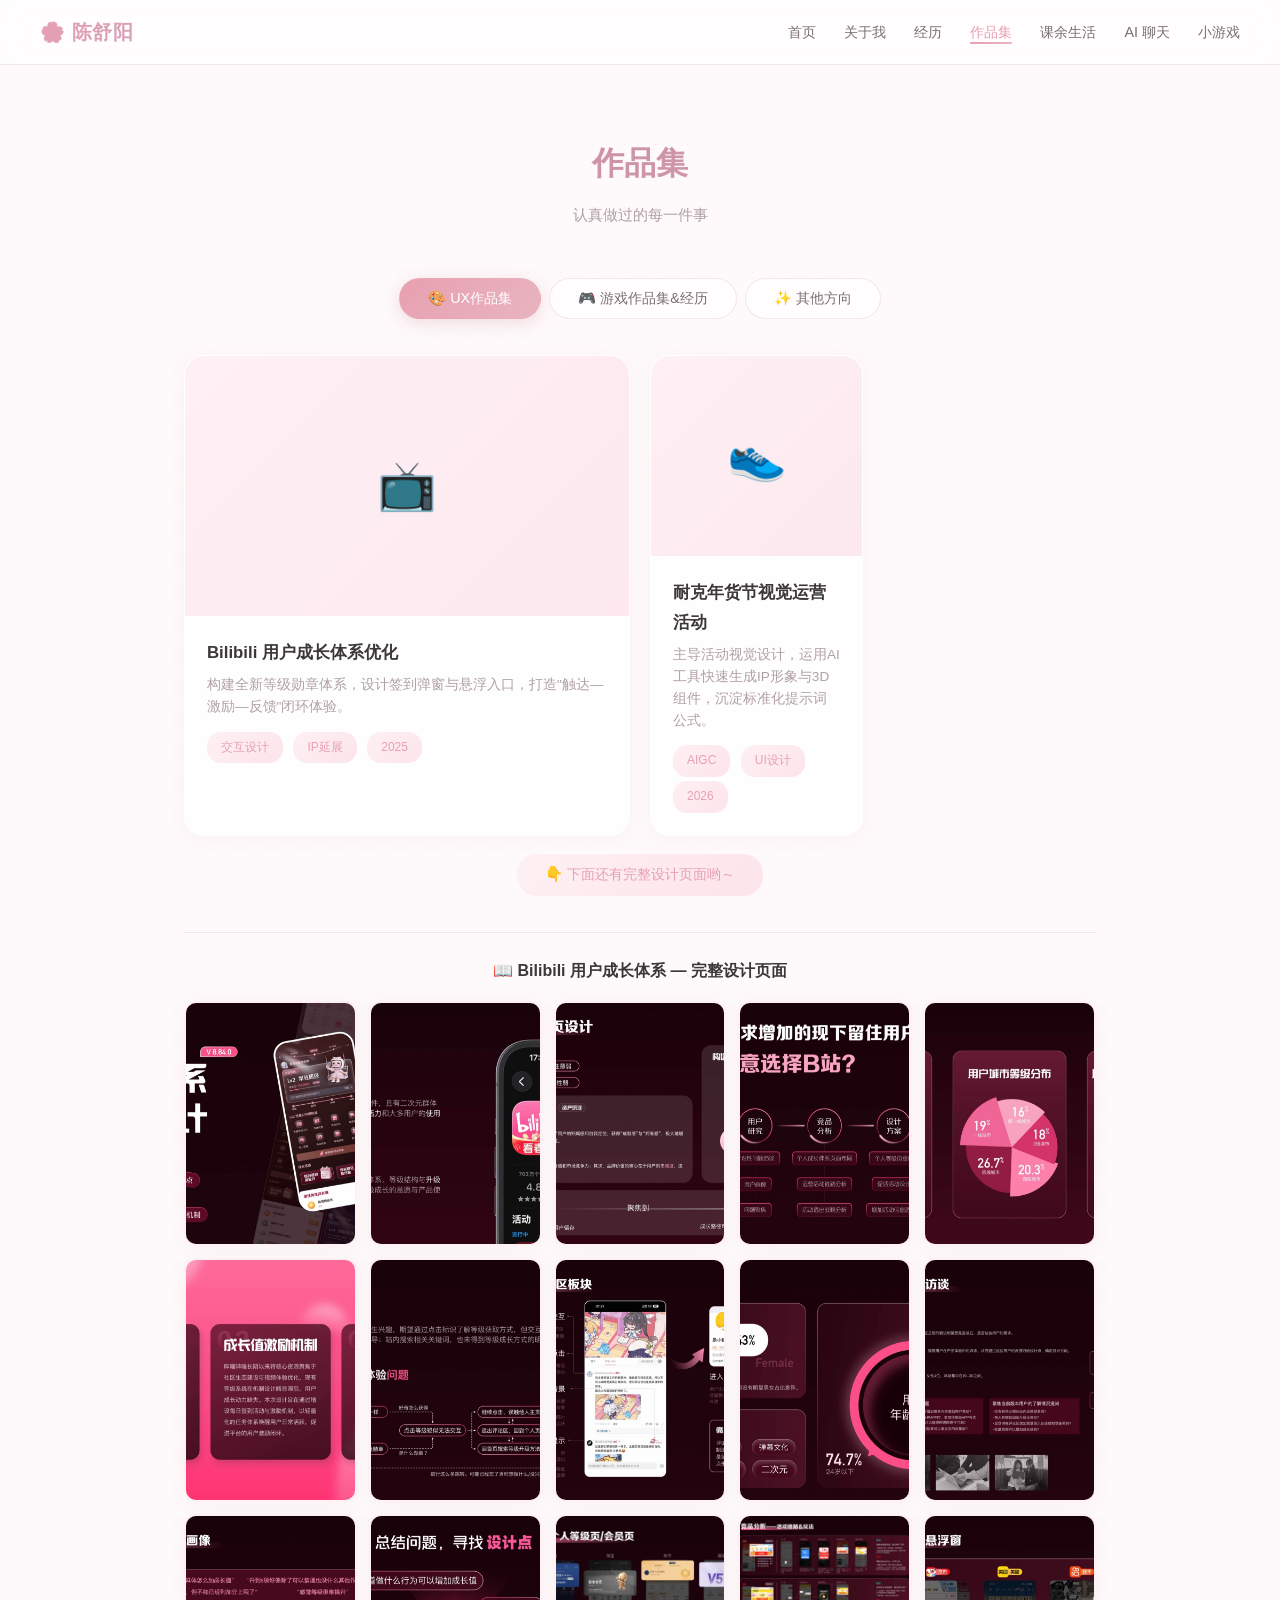
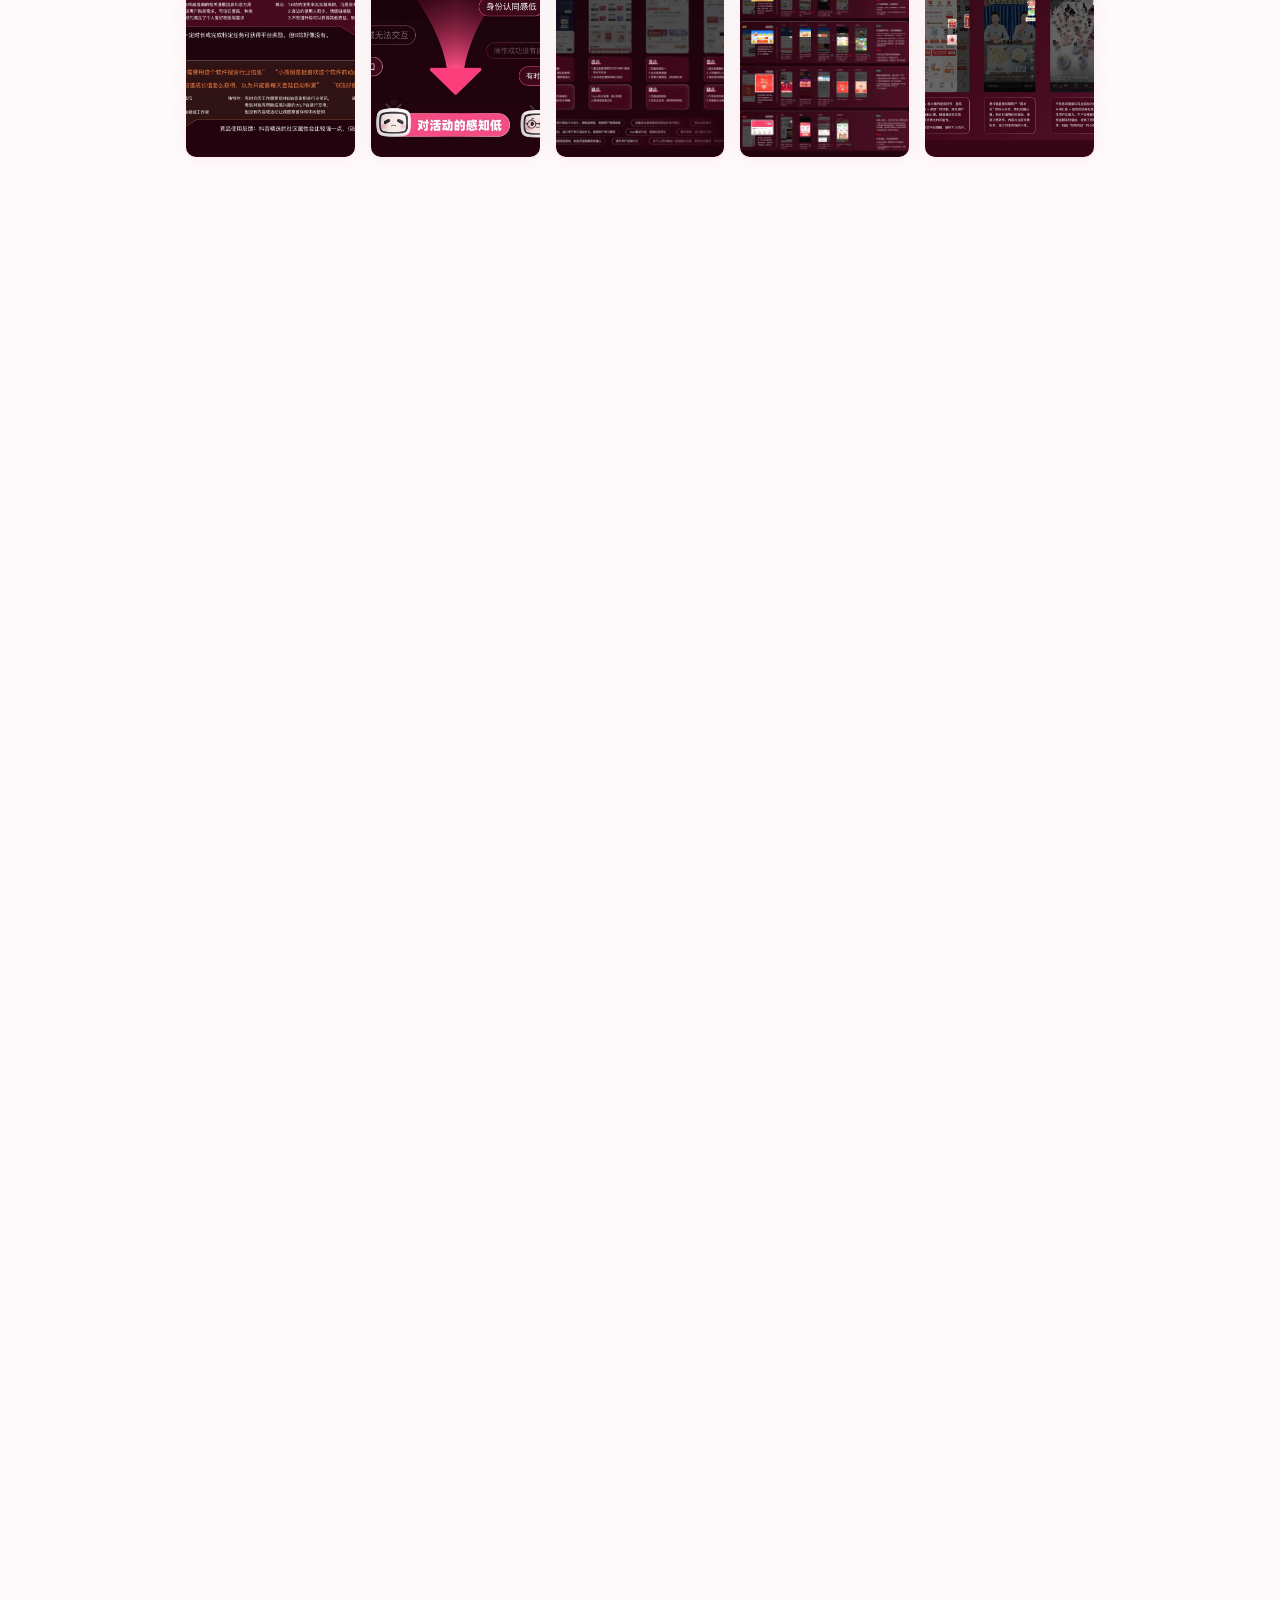
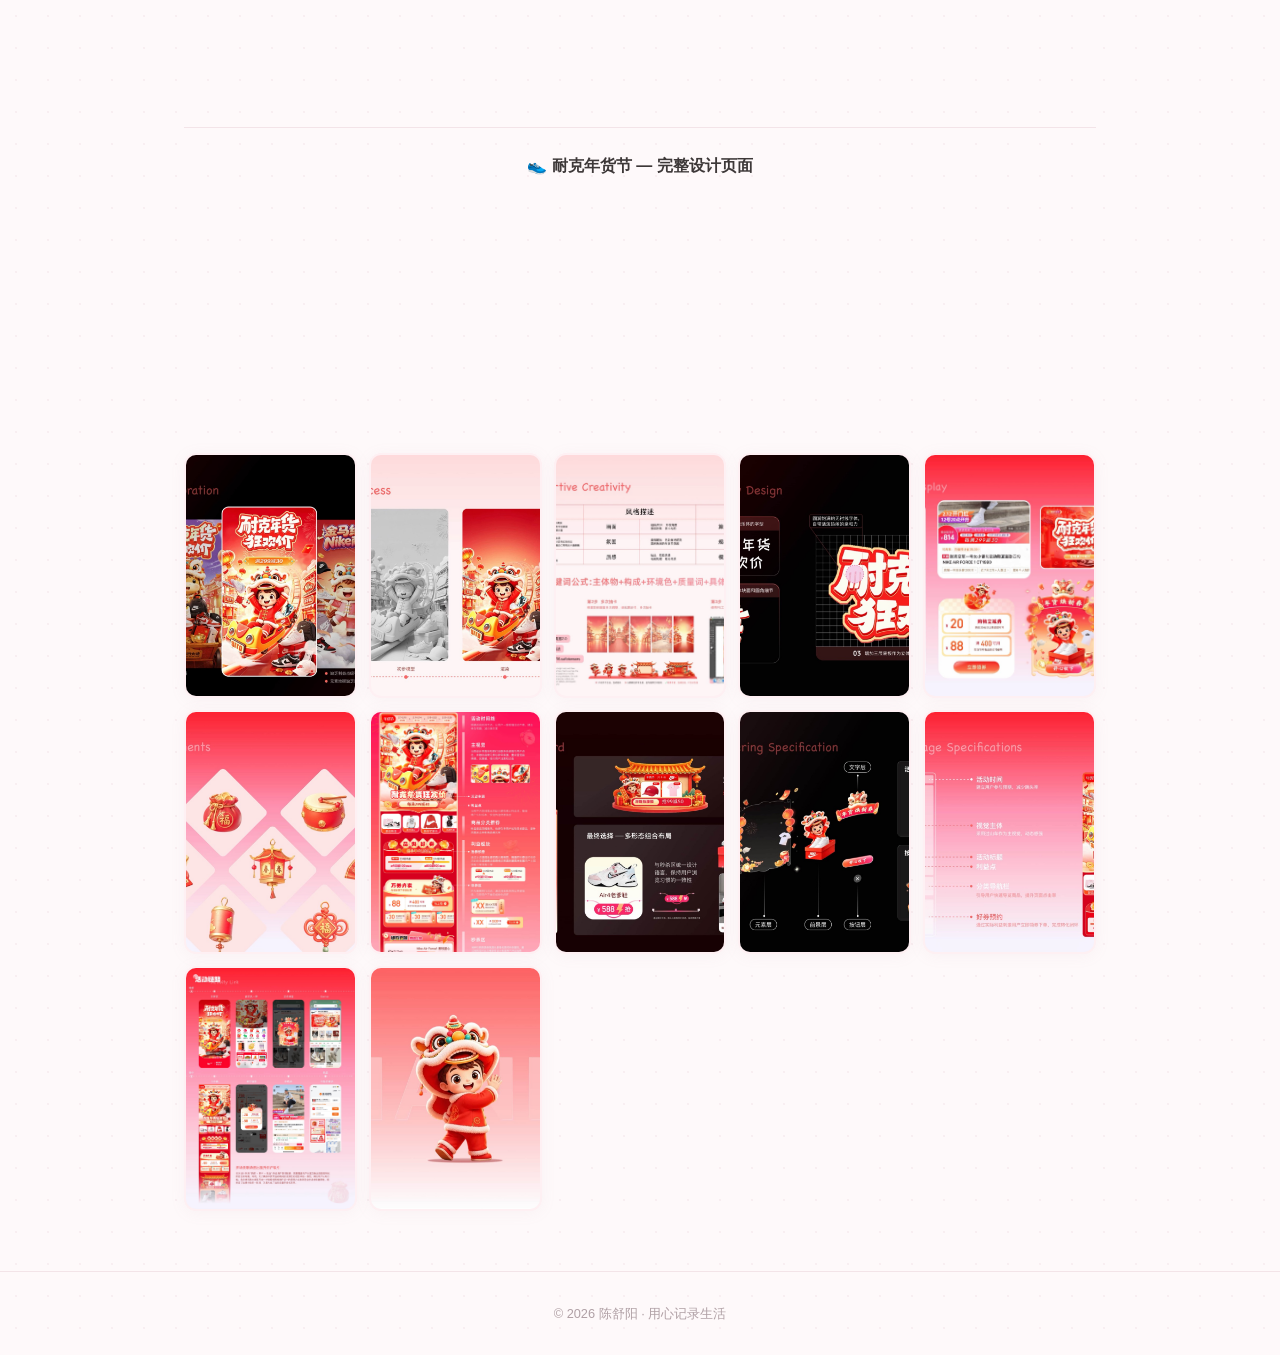
==== commit 1b7e30cc: "✨ 作品集视觉升级: Bento网格+滚动渐现+3D倾斜+数字跳动" ====
--- a/portfolio.html
+++ b/portfolio.html
@@ -38,8 +38,8 @@
   <div class="tab-content active" id="tab-ux">
     <div class="portfolio-grid">
 
-      <div class="portfolio-item" onclick="openModal('bilibili')">
-        <div class="item-img img-placeholder">📺</div>
+      <div class="portfolio-item featured reveal" onclick="openModal('bilibili')" data-tilt>
+        <div class="item-img img-placeholder">📺<span class="item-img-overlay">查看项目 →</span></div>
         <div class="item-info">
           <h4>Bilibili 用户成长体系优化</h4>
           <p>构建全新等级勋章体系，设计签到弹窗与悬浮入口，打造"触达—激励—反馈"闭环体验。</p>
@@ -49,8 +49,8 @@
         </div>
       </div>
 
-      <div class="portfolio-item" onclick="openModal('nike')">
-        <div class="item-img img-placeholder">👟</div>
+      <div class="portfolio-item reveal" onclick="openModal('nike')" data-tilt>
+        <div class="item-img img-placeholder">👟<span class="item-img-overlay">查看项目 →</span></div>
         <div class="item-info">
           <h4>耐克年货节视觉运营活动</h4>
           <p>主导活动视觉设计，运用AI工具快速生成IP形象与3D组件，沉淀标准化提示词公式。</p>
@@ -106,28 +106,28 @@
     </div>
 
     <div class="game-grid">
-      <div class="game-card" data-category="fps">
-        <div class="game-cover img-placeholder">🔫</div>
+      <div class="game-card featured reveal" data-category="fps" data-tilt>
+        <div class="game-cover img-placeholder">🔫<span class="item-img-overlay">深度玩家 →</span></div>
         <div class="game-info">
           <h4>和平精英</h4>
-          <div class="game-meta"><span>📱 手游</span><span>⏱️ 2500+小时</span><span>💰 氪金约1.5w</span></div>
+          <div class="game-meta"><span>📱 手游</span><span>⏱️ <span class="stat-number" data-target="2500">2500</span>+小时</span><span>💰 氪金约1.5w</span></div>
           <p class="game-desc">开服玩家至今，多赛季王牌段位。深度了解跳伞逻辑、身法技巧、枪械数值、圈型运营。频繁体验地铁逃生，对复杂经济体系的游戏内UI有一定研究。拥有3个载具皮肤、10+升级枪皮肤、30+把枪皮，千金淑猫等角色皮全套皮肤。</p>
           <div class="game-tags"><span class="game-tag">FPS</span><span class="game-tag">战术竞技</span><span class="game-tag">王牌段位</span></div>
         </div>
       </div>
 
-      <div class="game-card" data-category="openworld">
-        <div class="game-cover img-placeholder">🌿</div>
+      <div class="game-card featured reveal" data-category="openworld" data-tilt>
+        <div class="game-cover img-placeholder">🌿<span class="item-img-overlay">深度玩家 →</span></div>
         <div class="game-info">
           <h4>原神</h4>
-          <div class="game-meta"><span>📱 多平台</span><span>⏱️ 5000+小时</span><span>💰 氪金约2.7w</span></div>
+          <div class="game-meta"><span>📱 多平台</span><span>⏱️ <span class="stat-number" data-target="5000">5000</span>+小时</span><span>💰 氪金约2.7w</span></div>
           <p class="game-desc">开服玩家至今，五星角色37个，4.6前女角色全图鉴。蒙德、枫丹等区域探索度100%，成就数1137。精通配队、元素反应及开放大世界交互逻辑，深渊长期12层无压满星通关，具备极强的战斗数值规划与角色练度管理能力。23、24年大月卡全勤。</p>
           <div class="game-tags"><span class="game-tag">开放世界</span><span class="game-tag">RPG</span><span class="game-tag">满星深渊</span></div>
         </div>
       </div>
 
-      <div class="game-card" data-category="moba">
-        <div class="game-cover img-placeholder">⚔️</div>
+      <div class="game-card reveal" data-category="moba" data-tilt>
+        <div class="game-cover img-placeholder">⚔️<span class="item-img-overlay">查看详情 →</span></div>
         <div class="game-info">
           <h4>王者荣耀</h4>
           <div class="game-meta"><span>📱 手游</span><span>⏱️ 1000+小时</span><span>💰 氪金约3000</span></div>
@@ -136,8 +136,8 @@
         </div>
       </div>
 
-      <div class="game-card" data-category="asym">
-        <div class="game-cover img-placeholder">🕯️</div>
+      <div class="game-card reveal" data-category="asym" data-tilt>
+        <div class="game-cover img-placeholder">🕯️<span class="item-img-overlay">查看详情 →</span></div>
         <div class="game-info">
           <h4>第五人格</h4>
           <div class="game-meta"><span>📱 多平台</span><span>⏱️ 800+小时</span><span>💰 氪金约4000</span></div>
@@ -146,8 +146,8 @@
         </div>
       </div>
 
-      <div class="game-card" data-category="roguelike">
-        <div class="game-cover img-placeholder">⚡</div>
+      <div class="game-card reveal" data-category="roguelike" data-tilt>
+        <div class="game-cover img-placeholder">⚡<span class="item-img-overlay">查看详情 →</span></div>
         <div class="game-info">
           <h4>元气骑士</h4>
           <div class="game-meta"><span>📱 手游</span><span>⏱️ 300+小时</span><span>💰 约40元</span></div>
@@ -156,8 +156,8 @@
         </div>
       </div>
 
-      <div class="game-card" data-category="casual">
-        <div class="game-cover img-placeholder">🥚</div>
+      <div class="game-card reveal" data-category="casual" data-tilt>
+        <div class="game-cover img-placeholder">🥚<span class="item-img-overlay">查看详情 →</span></div>
         <div class="game-info">
           <h4>蛋仔派对</h4>
           <div class="game-meta"><span>📱 手游</span><span>⏱️ 200小时</span><span>💰 氪金约90</span></div>
@@ -171,7 +171,7 @@
     <div class="insight-section">
       <h3>📝 游戏UX项目 & 洞察</h3>
 
-      <div class="insight-card" style="margin-bottom:18px;border-left:4px solid var(--pink);">
+      <div class="insight-card reveal" style="margin-bottom:18px;border-left:4px solid var(--pink);">
         <h4>🎯 和平精英 · 操作体验优化设计（作品集项目）</h4>
         <p style="margin-bottom:8px;color:var(--text-muted);font-size:0.8rem;">TPS射击手游 | 用户研究 · 交互优化 · 打卡体验</p>
         <p><strong>项目背景：</strong>和平精英2019年上线，以TPS第三人称射击为核心，采用外观驱动型付费模式。作为技术一般但热爱记录游戏回忆的手机/平板双端女玩家，发现刚落地阶段的战斗操作与打卡体验存在可优化点。</p>
@@ -182,15 +182,15 @@
       </div>
 
       <div class="insight-cards">
-        <div class="insight-card">
+        <div class="insight-card reveal">
           <h4>《和平精英》夏日海豚岛 — 活动UI中的沉浸感营造</h4>
           <p>在光子创造营期间深入研究了夏日海豚岛主题活动：通过地图场景与UI界面的统一视觉语言、动态天气系统与交互反馈的配合，实现从"大厅—活动入口—游戏场景"的无缝沉浸体验。</p>
         </div>
-        <div class="insight-card">
+        <div class="insight-card reveal">
           <h4>《原神》深境螺旋 — 高难内容对玩家行为的影响</h4>
           <p>作为长期12层满星通关玩家，观察到深渊机制如何通过"角色练度验证—阵容搭配策略—时间压力"三层设计驱动玩家持续投入养成。这种梯度挑战设计对游戏化产品的等级体系搭建有启发意义。</p>
         </div>
-        <div class="insight-card">
+        <div class="insight-card reveal">
           <h4>《第五人格》拍摄模式 — 皮肤获得感与分享体验</h4>
           <p>竞品调研中发现第五人格拍摄模式下可屏蔽所有UI按钮，支持贴脸拍摄细节展示，并设有专用通用动作——这种"为分享而设计"的思路提升了皮肤获得感和玩家自发传播意愿。</p>
         </div>
@@ -210,7 +210,7 @@
     </div>
 
     <div class="portfolio-grid" id="other-grid">
-      <div class="portfolio-item" data-category="photo">
+      <div class="portfolio-item reveal" data-category="photo" data-tilt>
         <div class="item-img img-placeholder">📷</div>
         <div class="item-info">
           <h4>城市街拍系列</h4>
@@ -219,7 +219,7 @@
           <span class="item-tag">2025</span>
         </div>
       </div>
-      <div class="portfolio-item" data-category="writing">
+      <div class="portfolio-item reveal" data-category="writing" data-tilt>
         <div class="item-img img-placeholder">✍️</div>
         <div class="item-info">
           <h4>设计思考随笔</h4>
@@ -228,7 +228,7 @@
           <span class="item-tag">2024</span>
         </div>
       </div>
-      <div class="portfolio-item" data-category="illust">
+      <div class="portfolio-item reveal" data-category="illust" data-tilt>
         <div class="item-img img-placeholder">🖌️</div>
         <div class="item-info">
           <h4>日常插画练习</h4>
@@ -237,7 +237,7 @@
           <span class="item-tag">2024</span>
         </div>
       </div>
-      <div class="portfolio-item" data-category="video">
+      <div class="portfolio-item reveal" data-category="video" data-tilt>
         <div class="item-img img-placeholder">🎬</div>
         <div class="item-info">
           <h4>校园生活Vlog</h4>
@@ -300,7 +300,7 @@
       if (!container) return;
       g.pages.forEach(p => {
         const item = document.createElement('div');
-        item.className = 'gallery-item';
+        item.className = 'gallery-item reveal';
         item.onclick = (e) => openLightbox(g.pages, p, e);
         const img = document.createElement('img');
         img.src = PORTFOLIO_PATH + 'page_' + String(p).padStart(2, '0') + '.jpg';
@@ -317,7 +317,7 @@
     if (peaceContainer) {
       peaceExtra.forEach((src, i) => {
         const item = document.createElement('div');
-        item.className = 'gallery-item';
+        item.className = 'gallery-item reveal';
         item.onclick = (e) => {
           e.stopPropagation();
           document.getElementById('lightbox-img').src = src;
@@ -370,13 +370,98 @@
       if (e.key === 'ArrowRight') navLightbox(1);
     });
 
-    /* ===== Tab 切换 ===== */
+    /* ===== Tab 切换（带动画） ===== */
     function switchTab(tabName) {
       document.querySelectorAll('.tab-btn').forEach(b => b.classList.remove('active'));
       event.target.classList.add('active');
-      document.querySelectorAll('.tab-content').forEach(t => t.classList.remove('active'));
-      document.getElementById('tab-' + tabName).classList.add('active');
-    }
+
+      const targetTab = document.getElementById('tab-' + tabName);
+      const currentTab = document.querySelector('.tab-content.active');
+
+      if (currentTab === targetTab) return;
+
+      if (currentTab) {
+        currentTab.style.animation = 'fadeOut 0.25s ease forwards';
+        currentTab.addEventListener('animationend', function handler() {
+          currentTab.removeEventListener('animationend', handler);
+          currentTab.classList.remove('active');
+          currentTab.style.animation = '';
+          targetTab.classList.add('active');
+          refreshReveal(targetTab);
+        });
+      } else {
+        targetTab.classList.add('active');
+        refreshReveal(targetTab);
+      }
+    }
+
+    function refreshReveal(container) {
+      container.querySelectorAll('.reveal:not(.visible)').forEach(el => {
+        if (isInViewport(el)) el.classList.add('visible');
+      });
+    }
+    function isInViewport(el) {
+      const rect = el.getBoundingClientRect();
+      return rect.top < window.innerHeight - 30;
+    }
+
+    /* ===== 滚动渐现 ===== */
+    const revealObserver = new IntersectionObserver((entries) => {
+      entries.forEach(entry => { if (entry.isIntersecting) entry.target.classList.add('visible'); });
+    }, { threshold: 0.1, rootMargin: '0px 0px -30px 0px' });
+
+    function bindReveal() {
+      document.querySelectorAll('.reveal:not(.reveal-bound)').forEach(el => {
+        el.classList.add('reveal-bound');
+        revealObserver.observe(el);
+      });
+    }
+    bindReveal();
+
+    const revealMut = new MutationObserver(() => bindReveal());
+    document.querySelectorAll('.tab-content').forEach(tab => revealMut.observe(tab, { childList: true, subtree: true }));
+
+    /* ===== 数字跳动 ===== */
+    const countObserver = new IntersectionObserver((entries) => {
+      entries.forEach(entry => {
+        if (entry.isIntersecting) {
+          const el = entry.target;
+          const target = parseInt(el.dataset.target) || 0;
+          if (!target) return;
+          const duration = 1600, start = performance.now();
+          function tick(now) {
+            const p = Math.min((now - start) / duration, 1);
+            const e = p === 1 ? 1 : 1 - Math.pow(2, -10 * p);
+            el.textContent = Math.floor(e * target).toLocaleString();
+            if (p < 1) requestAnimationFrame(tick);
+            else el.textContent = target.toLocaleString();
+          }
+          requestAnimationFrame(tick);
+          countObserver.unobserve(el);
+        }
+      });
+    }, { threshold: 0.4 });
+    document.querySelectorAll('.stat-number').forEach(el => countObserver.observe(el));
+
+    /* ===== 3D 倾斜 ===== */
+    document.querySelectorAll('[data-tilt]').forEach(card => {
+      card.addEventListener('mousemove', (e) => {
+        const rect = card.getBoundingClientRect();
+        const x = (e.clientX - rect.left) / rect.width;
+        const y = (e.clientY - rect.top) / rect.height;
+        const rY = (x - 0.5) * 14, rX = (0.5 - y) * 14;
+        card.style.transform = `perspective(1000px) rotateX(${rX}deg) rotateY(${rY}deg) translateY(-10px) scale(1.02)`;
+        card.style.boxShadow = `${-rY*1.5}px ${rX*1.5}px 40px rgba(180,140,150,0.2), 0 18px 50px rgba(180,140,150,0.18)`;
+        card.style.transition = 'transform 0.1s ease, box-shadow 0.1s ease';
+      });
+      card.addEventListener('mouseleave', () => {
+        card.style.transform = 'perspective(1000px) rotateX(0deg) rotateY(0deg) translateY(0) scale(1)';
+        card.style.boxShadow = 'var(--shadow-card)';
+        card.style.transition = 'transform 0.6s cubic-bezier(0.23, 1, 0.32, 1), box-shadow 0.6s ease';
+      });
+    });
+
+    document.head.insertAdjacentHTML('beforeend','<style>@keyframes fadeOut{from{opacity:1;transform:translateY(0)}to{opacity:0;transform:translateY(-12px)}}</style>');
 
     function filterGames(cat, btn) {
       document.querySelectorAll('#game-filters .filter-tag').forEach(t => t.classList.remove('active'));
--- a/css/style.css
+++ b/css/style.css
@@ -487,11 +487,19 @@
 .tab-content { display: none; max-width: 960px; margin: 0 auto; padding: 0 24px 60px; }
 .tab-content.active { display: block; }
 
-/* 作品卡片 */
+/* ===== 滚动渐现动画 ===== */
+.reveal {
+  opacity: 0; transform: translateY(30px);
+  transition: opacity 0.6s cubic-bezier(0.22, 0.61, 0.36, 1),
+              transform 0.6s cubic-bezier(0.22, 0.61, 0.36, 1);
+}
+.reveal.visible { opacity: 1; transform: translateY(0); }
+
+/* 作品卡片 — 不规则 Bento 网格 */
 .portfolio-grid {
   display: grid;
-  grid-template-columns: repeat(auto-fill, minmax(280px, 1fr));
-  gap: 26px;
+  grid-template-columns: repeat(4, 1fr);
+  gap: 20px;
 }
 
 .portfolio-item {
@@ -501,32 +509,55 @@
   border-radius: var(--radius);
   overflow: hidden;
   box-shadow: var(--shadow-card);
-  transition: all 0.4s;
+  transition: all 0.5s cubic-bezier(0.23, 1, 0.32, 1);
   cursor: pointer;
+  position: relative;
 }
 .portfolio-item:hover {
-  transform: translateY(-6px);
-  box-shadow: var(--shadow-hover);
-}
+  transform: translateY(-10px) scale(1.02);
+  box-shadow: 0 20px 60px rgba(180,140,150,0.22);
+}
+/* 重点卡片占 2 列 */
+.portfolio-item.featured { grid-column: span 2; }
+.portfolio-item.featured .item-img { height: 260px; }
+
 .portfolio-item .item-img {
   width: 100%; height: 200px;
   background: linear-gradient(135deg, #fef0f4, #fce8ee);
   display: flex; align-items: center; justify-content: center;
   font-size: 3rem; color: var(--pink);
-}
-.portfolio-item .item-img img { width: 100%; height: 100%; object-fit: cover; }
-.portfolio-item .item-info { padding: 20px; }
+  position: relative; overflow: hidden;
+  transition: transform 0.6s cubic-bezier(0.23, 1, 0.32, 1);
+}
+.portfolio-item:hover .item-img { transform: scale(1.05); }
+.portfolio-item .item-img img { width: 100%; height: 100%; object-fit: cover; transition: transform 0.6s cubic-bezier(0.23, 1, 0.32, 1); }
+.portfolio-item:hover .item-img img { transform: scale(1.08); }
+
+/* 图片遮罩层 */
+.item-img-overlay {
+  position: absolute; inset: 0;
+  background: linear-gradient(180deg, transparent 55%, rgba(60,25,35,0.55) 100%);
+  opacity: 0; transition: opacity 0.4s ease;
+  display: flex; align-items: flex-end; padding: 20px 24px;
+  color: white; font-weight: 600; font-size: 0.95rem;
+  z-index: 1;
+}
+.portfolio-item:hover .item-img-overlay { opacity: 1; }
+
+.portfolio-item .item-info { padding: 22px; }
 .portfolio-item .item-info h4 { font-size: 1.05rem; color: var(--text); margin-bottom: 6px; }
 .portfolio-item .item-info p { font-size: 0.85rem; color: var(--text-muted); line-height: 1.6; margin-bottom: 10px; }
 
 .portfolio-item .item-tag {
   display: inline-block;
-  padding: 4px 12px;
+  padding: 5px 14px;
   background: linear-gradient(135deg, #fef0f3, #fce4ea);
   color: var(--pink);
-  border-radius: 12px; font-size: 0.75rem;
+  border-radius: 14px; font-size: 0.75rem;
   margin-right: 6px; margin-top: 4px;
-}
+  transition: all 0.3s;
+}
+.portfolio-item:hover .item-tag { background: linear-gradient(135deg, #fce4ea, #f9d4de); }
 
 /* 作品弹窗 */
 .modal-overlay {
@@ -590,11 +621,11 @@
   border-color: var(--pink); color: var(--pink);
 }
 
-/* 游戏卡片 */
+/* 游戏卡片 — 升级悬停 + 重点卡大尺寸 */
 .game-grid {
   display: grid;
-  grid-template-columns: repeat(auto-fill, minmax(260px, 1fr));
-  gap: 22px; margin-bottom: 40px;
+  grid-template-columns: repeat(3, 1fr);
+  gap: 20px; margin-bottom: 40px;
 }
 
 .game-card {
@@ -604,17 +635,27 @@
   border-radius: var(--radius);
   overflow: hidden;
   box-shadow: var(--shadow-card);
-  transition: all 0.4s;
-}
-.game-card:hover { transform: translateY(-5px); box-shadow: var(--shadow-hover); }
+  transition: all 0.5s cubic-bezier(0.23, 1, 0.32, 1);
+}
+.game-card:hover {
+  transform: translateY(-8px) scale(1.02);
+  box-shadow: 0 18px 50px rgba(180,140,150,0.22);
+}
+.game-card.featured { grid-column: span 2; }
+.game-card.featured .game-cover { height: 200px; }
 
 .game-card .game-cover {
-  width: 100%; height: 160px;
+  width: 100%; height: 140px;
   background: linear-gradient(135deg, #fef0f4, #fce8ee);
   display: flex; align-items: center; justify-content: center;
   font-size: 3rem;
-}
-.game-card .game-cover img { width: 100%; height: 100%; object-fit: cover; }
+  position: relative; overflow: hidden;
+  transition: transform 0.6s cubic-bezier(0.23, 1, 0.32, 1);
+}
+.game-card:hover .game-cover { transform: scale(1.05); }
+.game-card .game-cover img { width: 100%; height: 100%; object-fit: cover; transition: transform 0.6s cubic-bezier(0.23, 1, 0.32, 1); }
+.game-card:hover .game-cover img { transform: scale(1.08); }
+
 .game-card .game-info { padding: 18px; }
 .game-card .game-info h4 { font-size: 1rem; color: var(--text); margin-bottom: 4px; }
 .game-card .game-meta { font-size: 0.78rem; color: var(--text-muted); margin-bottom: 8px; }
@@ -623,12 +664,14 @@
 .game-tags { margin-top: 8px; }
 .game-tags .game-tag {
   display: inline-block;
-  padding: 3px 10px;
+  padding: 4px 12px;
   background: linear-gradient(135deg, #fef0f3, #fce4ea);
   color: var(--pink);
-  border-radius: 10px; font-size: 0.72rem;
-  margin-right: 4px;
-}
+  border-radius: 12px; font-size: 0.72rem;
+  margin-right: 5px;
+  transition: all 0.3s;
+}
+.game-card:hover .game-tag { background: linear-gradient(135deg, #fce4ea, #f9d4de); }
 
 /* 游戏洞察 */
 .insight-section { margin-top: 40px; padding-top: 30px; border-top: 1px solid var(--border); }
@@ -644,11 +687,49 @@
   box-shadow: var(--shadow-card);
   border-left: 4px solid;
   border-image: linear-gradient(180deg, var(--pink), var(--rose)) 1;
-  transition: transform 0.3s;
-}
-.insight-card:hover { transform: translateY(-2px); }
+  transition: all 0.4s cubic-bezier(0.23, 1, 0.32, 1);
+}
+.insight-card:hover {
+  transform: translateY(-4px);
+  box-shadow: 0 12px 36px rgba(180,140,150,0.18);
+}
 .insight-card h4 { font-size: 1rem; color: var(--text); margin-bottom: 6px; }
 .insight-card p { font-size: 0.85rem; color: var(--text-light); line-height: 1.7; }
+
+/* ===== 3D 卡片倾斜 ===== */
+.tilt-container { perspective: 1000px; }
+.tilt-container .portfolio-item,
+.tilt-container .game-card {
+  transform-style: preserve-3d;
+  will-change: transform;
+}
+/* 移动端禁用 3D 倾斜 */
+@media (hover: none) {
+  .tilt-container .portfolio-item,
+  .tilt-container .game-card { transform-style: flat; }
+}
+
+/* ===== 数字跳动统计 ===== */
+.stat-number {
+  font-size: 2.2rem; font-weight: 700;
+  background: linear-gradient(135deg, var(--pink), var(--rose));
+  -webkit-background-clip: text; -webkit-text-fill-color: transparent;
+  background-clip: text;
+  display: inline-block;
+}
+
+/* ===== Tab 切换动画 ===== */
+.tab-content {
+  display: none; max-width: 960px; margin: 0 auto; padding: 0 24px 60px;
+}
+.tab-content.active {
+  display: block;
+  animation: tabIn 0.4s cubic-bezier(0.22, 0.61, 0.36, 1);
+}
+@keyframes tabIn {
+  from { opacity: 0; transform: translateY(18px); }
+  to   { opacity: 1; transform: translateY(0); }
+}
 
 /* ===== 课余生活 ===== */
 .life-grid {
@@ -958,47 +1039,66 @@
 
 .gallery-grid {
   display: grid;
-  grid-template-columns: repeat(auto-fill, minmax(140px, 1fr));
-  gap: 10px;
+  grid-template-columns: repeat(auto-fill, minmax(150px, 1fr));
+  gap: 12px;
 }
 
 .gallery-item {
   cursor: pointer;
-  border-radius: 10px;
+  border-radius: 12px;
   overflow: hidden;
   box-shadow: var(--shadow-card);
-  transition: transform 0.3s, box-shadow 0.3s;
+  transition: all 0.45s cubic-bezier(0.23, 1, 0.32, 1);
   background: var(--pink-light);
   aspect-ratio: 0.707;
-  max-height: 240px;
-}
+  max-height: 250px;
+  border: 2px solid transparent;
+  position: relative;
+}
+/* 照片印刷风格 */
+.gallery-item::after {
+  content: '';
+  position: absolute; inset: 0;
+  border-radius: 10px;
+  box-shadow: inset 0 0 0 3px rgba(255,255,255,0.5);
+  opacity: 0; transition: opacity 0.4s;
+  pointer-events: none; z-index: 1;
+}
+.gallery-item:hover::after { opacity: 1; }
 
 .gallery-item img {
   width: 100%;
   height: 100%;
   object-fit: cover;
   display: block;
-}
+  transition: transform 0.5s cubic-bezier(0.23, 1, 0.32, 1);
+}
+.gallery-item:hover img { transform: scale(1.06); }
 
 .gallery-item:hover {
-  transform: translateY(-4px);
-  box-shadow: var(--shadow-hover);
-}
-
-
-/* 图片灯箱 */
+  transform: translateY(-6px);
+  border-color: rgba(255,255,255,0.9);
+  box-shadow: 0 0 24px rgba(232,160,176,0.3), 0 8px 32px rgba(180,140,150,0.15);
+}
+
+
+/* 图片灯箱 — 增强动画 */
 .img-lightbox {
   display: none;
   position: fixed; top: 0; left: 0; right: 0; bottom: 0;
-  background: rgba(30,15,20,0.88);
-  backdrop-filter: blur(8px);
+  background: rgba(20,10,14,0.92);
+  backdrop-filter: blur(12px);
   z-index: 300;
   align-items: center; justify-content: center;
   flex-direction: column;
   padding: 20px;
 }
-
 .img-lightbox.show { display: flex; }
+.img-lightbox.show img { animation: lbZoomIn 0.4s cubic-bezier(0.22, 0.61, 0.36, 1); }
+@keyframes lbZoomIn {
+  from { opacity: 0; transform: scale(0.88); }
+  to   { opacity: 1; transform: scale(1); }
+}
 
 .img-lightbox img {
   max-width: 75vw;
@@ -1076,8 +1176,10 @@
 
   .portfolio-tabs .tab-btn { padding: 8px 16px; font-size: 0.8rem; }
 
-  .portfolio-grid, .game-grid, .life-grid, .cert-grid,
-  .insight-cards { grid-template-columns: 1fr; }
+  .portfolio-grid, .game-grid { grid-template-columns: 1fr; }
+  .portfolio-item.featured, .game-card.featured { grid-column: span 1; }
+  .portfolio-item.featured .item-img, .game-card.featured .game-cover { height: 180px; }
+  .life-grid, .cert-grid, .insight-cards { grid-template-columns: 1fr; }
 
   .page-header { padding: 50px 20px 14px; }
   .page-header h2 { font-size: 1.5rem; }
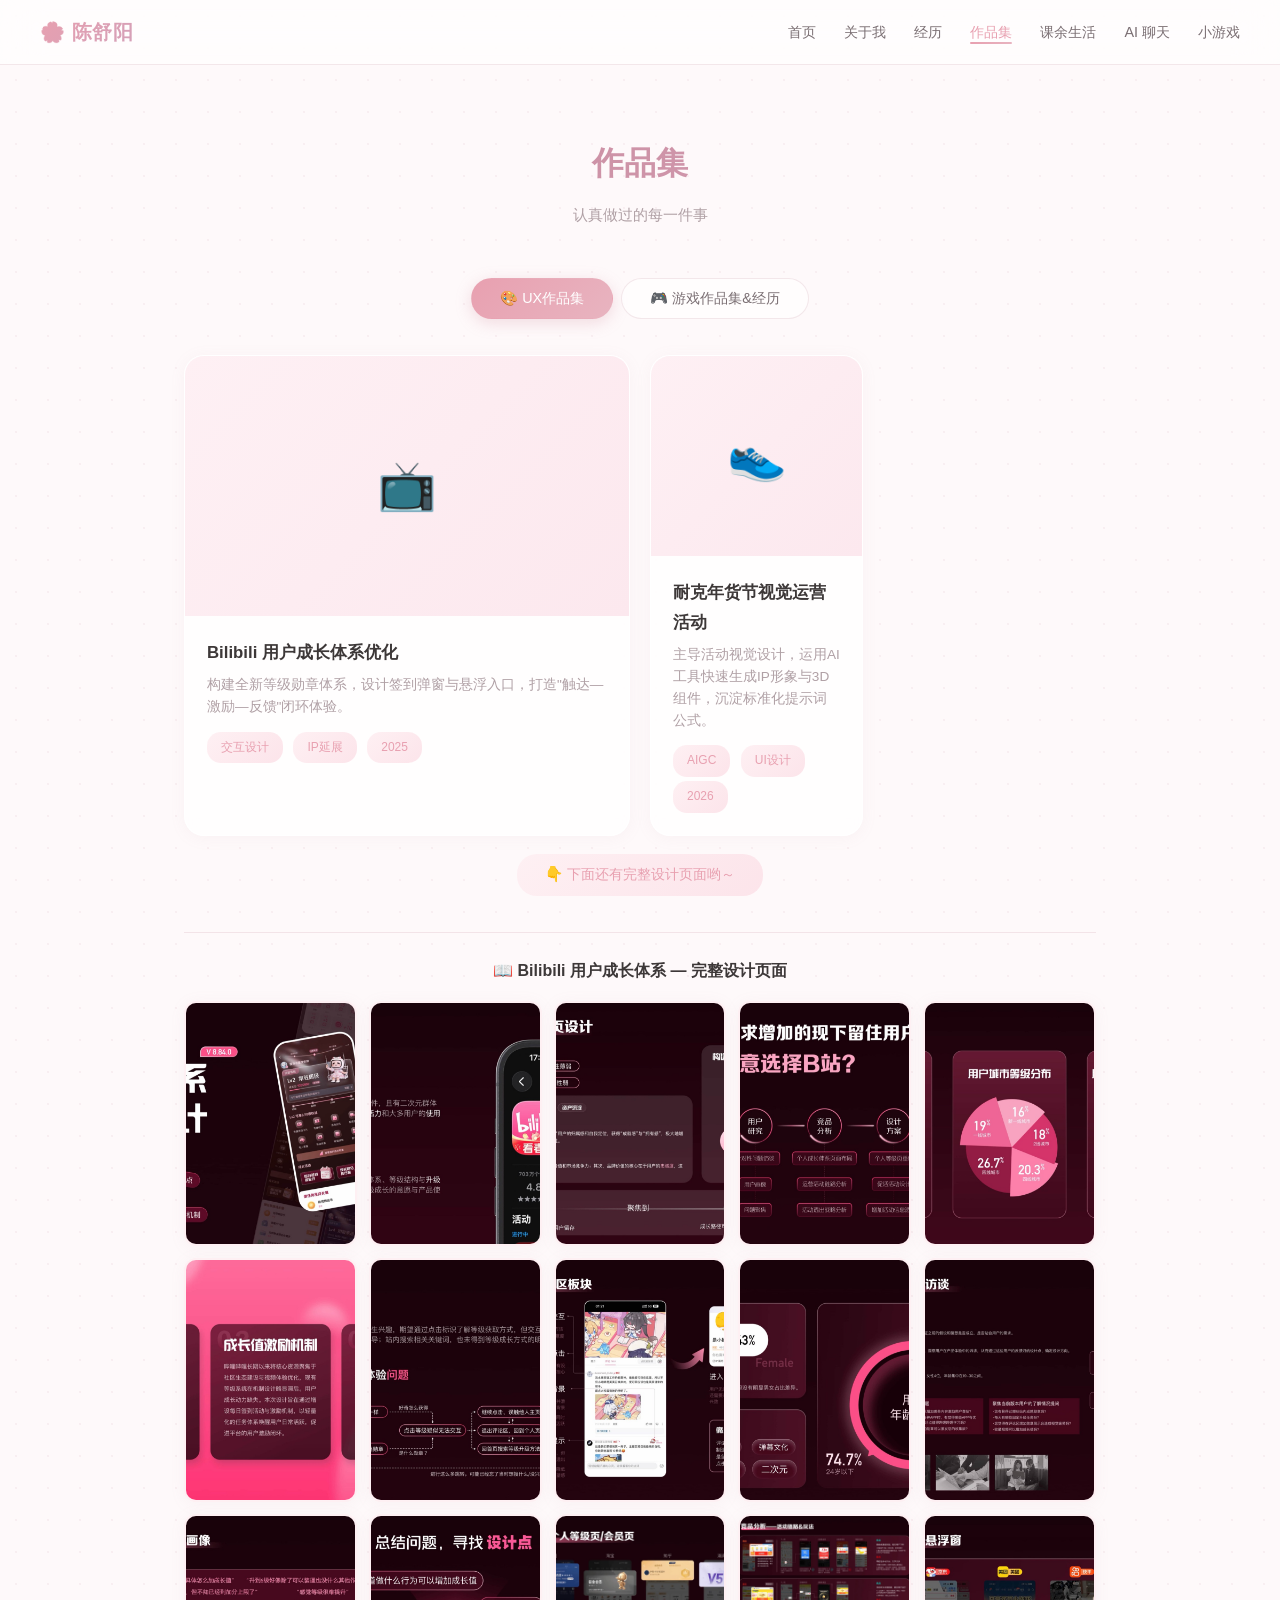
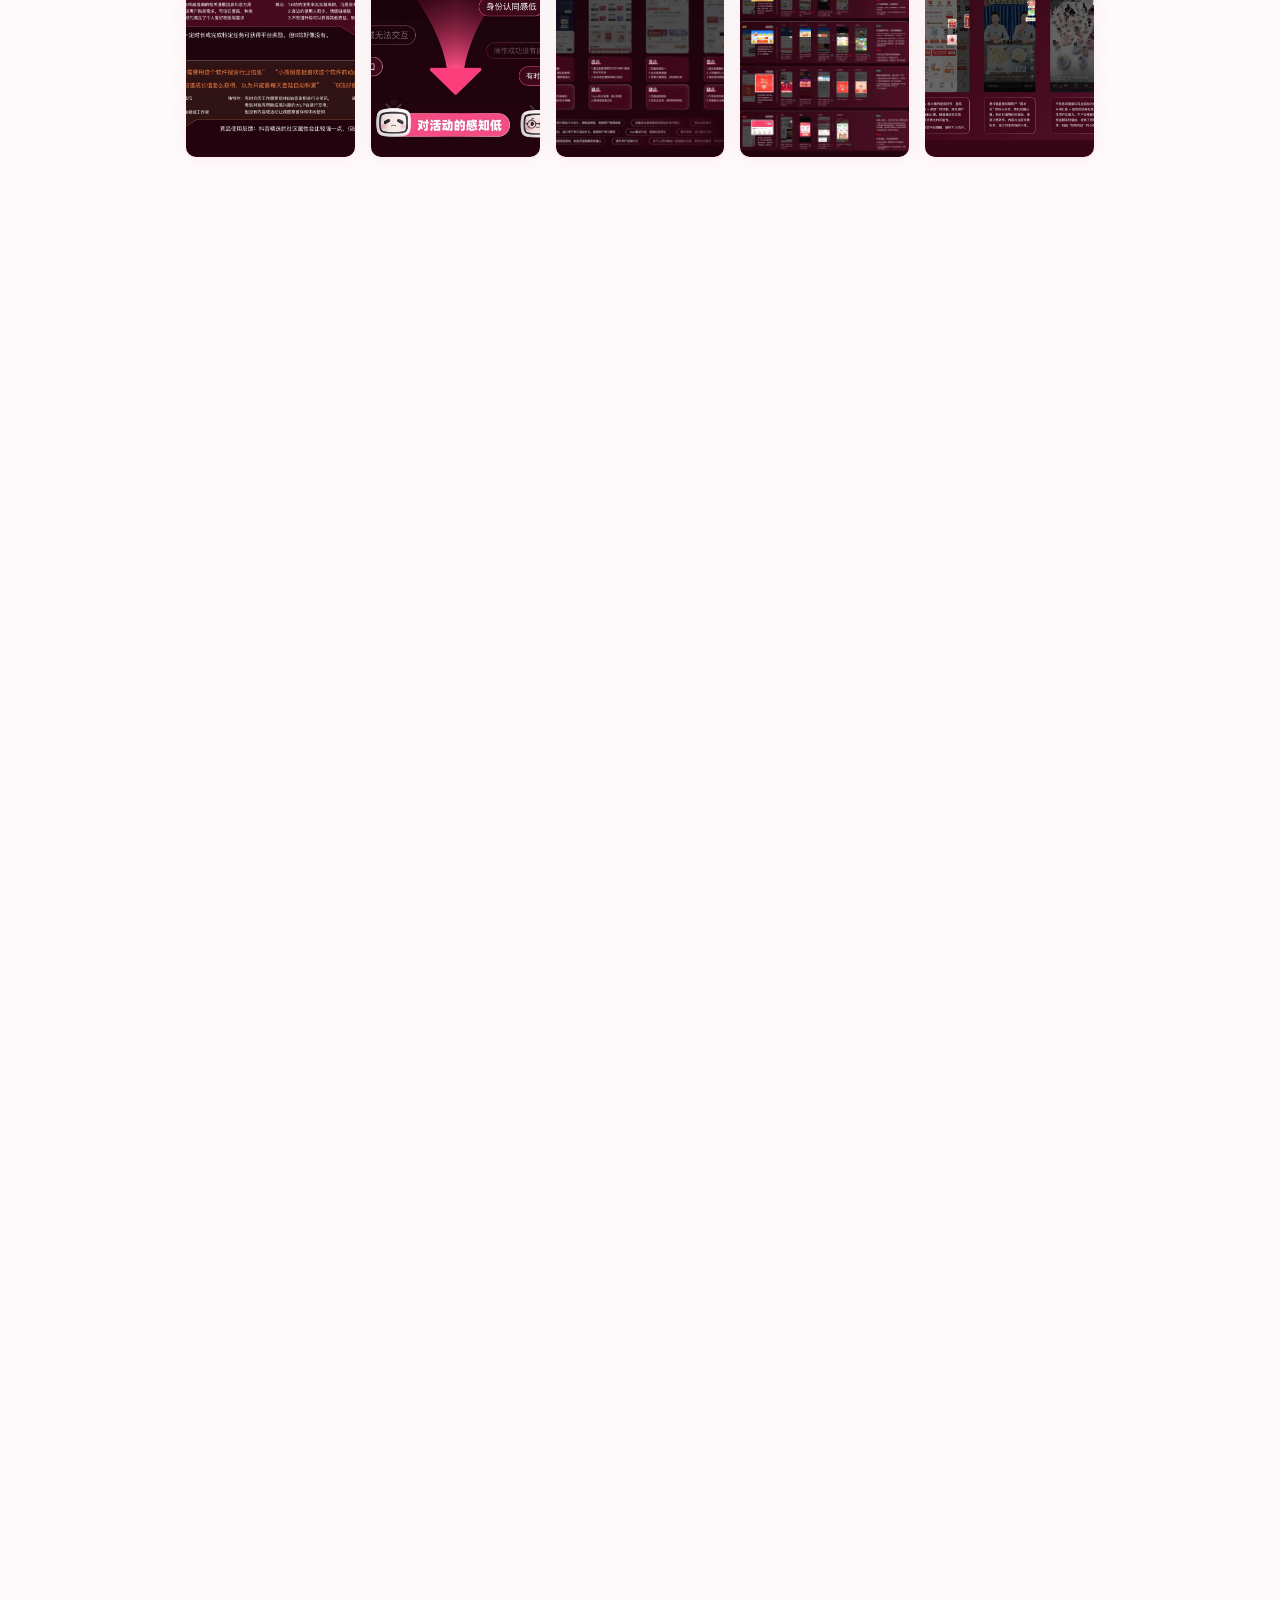
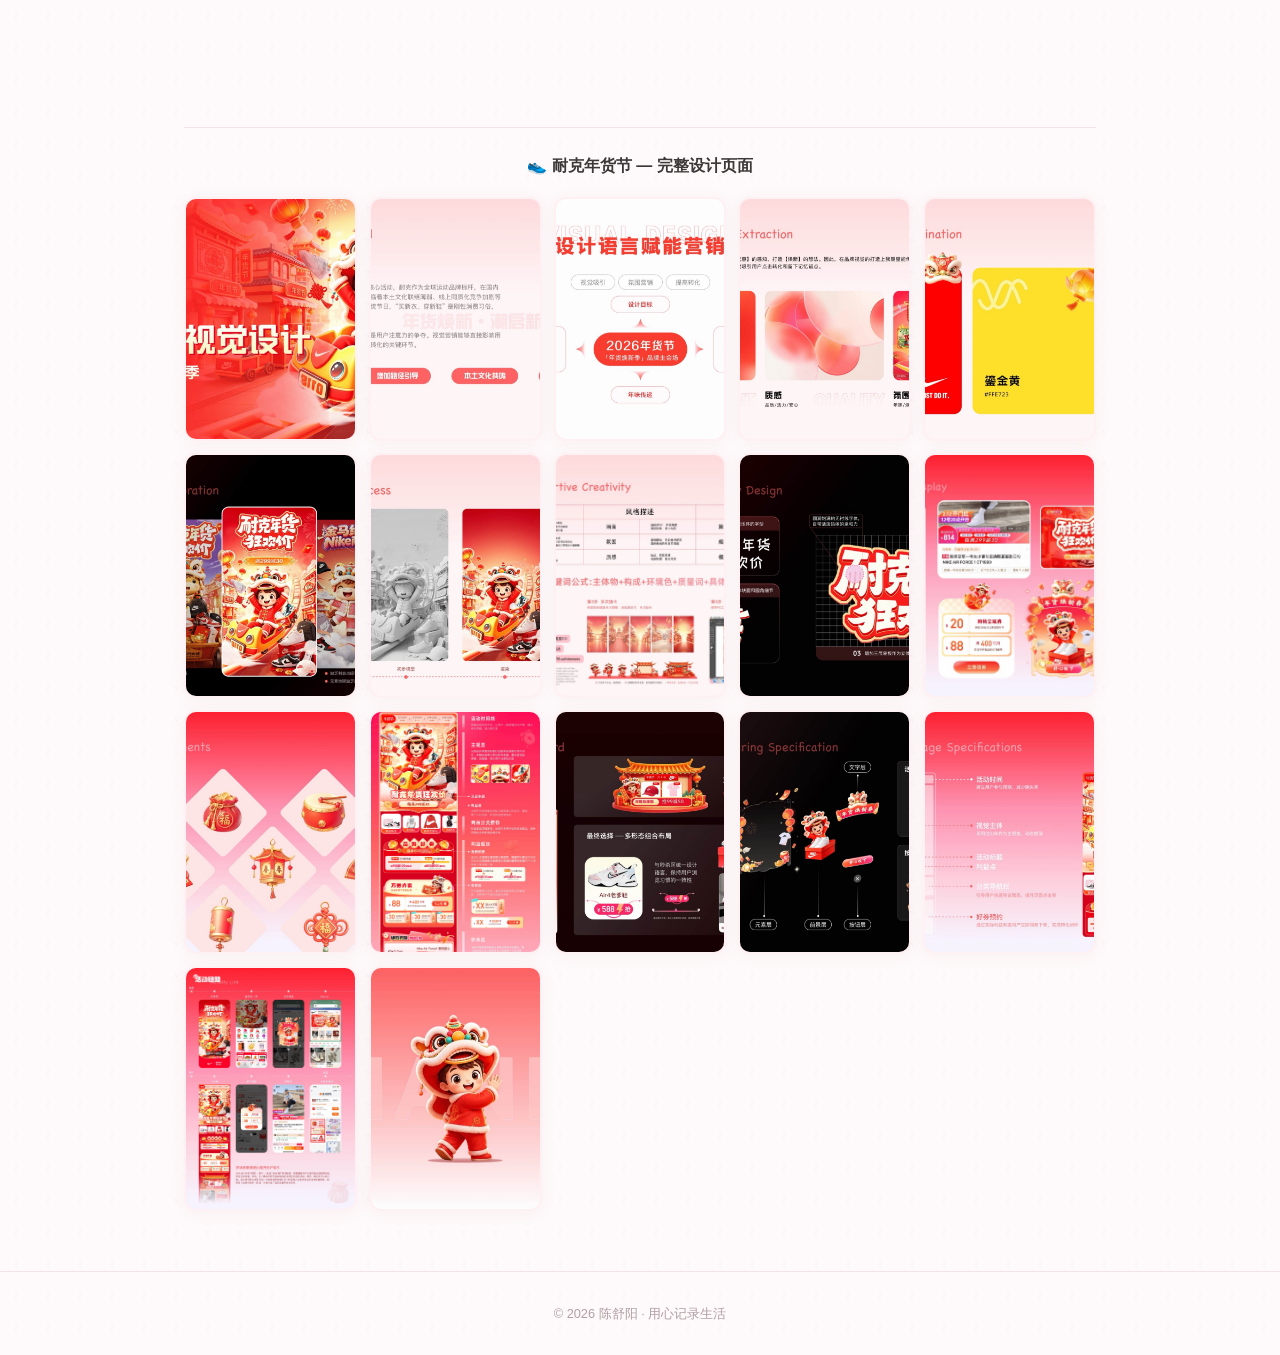
==== commit e0c0b9e7: "删除作品集其他方向内容；首页游戏玩家改为AI探索者" ====
--- a/portfolio.html
+++ b/portfolio.html
@@ -31,7 +31,6 @@
   <div class="portfolio-tabs">
     <button class="tab-btn active" onclick="switchTab('ux')">🎨 UX作品集</button>
     <button class="tab-btn" onclick="switchTab('gaming')">🎮 游戏作品集&经历</button>
-    <button class="tab-btn" onclick="switchTab('other')">✨ 其他方向</button>
   </div>
 
   <!-- ==================== Tab 1：UX作品集 ==================== -->
@@ -199,62 +198,6 @@
 
   </div>
 
-  <!-- ==================== Tab 3：其他方向作品 ==================== -->
-  <div class="tab-content" id="tab-other">
-    <div class="filter-tags" id="other-filters">
-      <button class="filter-tag active" onclick="filterOther('all', this)">全部</button>
-      <button class="filter-tag" onclick="filterOther('photo', this)">📷 摄影</button>
-      <button class="filter-tag" onclick="filterOther('writing', this)">✍️ 写作</button>
-      <button class="filter-tag" onclick="filterOther('illust', this)">🖌️ 插画</button>
-      <button class="filter-tag" onclick="filterOther('video', this)">🎬 视频</button>
-    </div>
-
-    <div class="portfolio-grid" id="other-grid">
-      <div class="portfolio-item reveal" data-category="photo" data-tilt>
-        <div class="item-img img-placeholder">📷</div>
-        <div class="item-info">
-          <h4>城市街拍系列</h4>
-          <p>用镜头记录城市角落里的光影与色彩。</p>
-          <span class="item-tag">摄影</span>
-          <span class="item-tag">2025</span>
-        </div>
-      </div>
-      <div class="portfolio-item reveal" data-category="writing" data-tilt>
-        <div class="item-img img-placeholder">✍️</div>
-        <div class="item-info">
-          <h4>设计思考随笔</h4>
-          <p>关于日常生活里好设计与坏设计的观察笔记。</p>
-          <span class="item-tag">写作</span>
-          <span class="item-tag">2024</span>
-        </div>
-      </div>
-      <div class="portfolio-item reveal" data-category="illust" data-tilt>
-        <div class="item-img img-placeholder">🖌️</div>
-        <div class="item-info">
-          <h4>日常插画练习</h4>
-          <p>扁平风格人物插画，记录朋友们的日常瞬间。</p>
-          <span class="item-tag">插画</span>
-          <span class="item-tag">2024</span>
-        </div>
-      </div>
-      <div class="portfolio-item reveal" data-category="video" data-tilt>
-        <div class="item-img img-placeholder">🎬</div>
-        <div class="item-info">
-          <h4>校园生活Vlog</h4>
-          <p>用视频记录大学生活的点滴，剪辑与叙事练习。</p>
-          <span class="item-tag">视频</span>
-          <span class="item-tag">2024</span>
-        </div>
-      </div>
-    </div>
-
-    <!-- 其他作品完整页面 -->
-    <div class="portfolio-gallery">
-      <h4>🎨 封面 & 其他设计作品</h4>
-      <div class="gallery-grid" id="gallery-other"></div>
-    </div>
-  </div>
-
   <!-- ==================== 图片灯箱 ==================== -->
   <div class="img-lightbox" id="lightbox" onclick="closeLightbox(event)">
     <button class="lb-close" onclick="closeLightbox()">&times;</button>
@@ -284,8 +227,7 @@
     const galleries = {
       bilibili: { el: 'gallery-bilibili', pages: range(4, 47) },
       nike:     { el: 'gallery-nike',     pages: range(48, 64) },
-      peace:    { el: 'gallery-peace',    pages: range(65, 81) },
-      other:    { el: 'gallery-other',    pages: [...range(1,3), ...range(82,85)] }
+      peace:    { el: 'gallery-peace',    pages: range(65, 81) }
     };
 
     function range(start, end) {
@@ -468,14 +410,6 @@
       btn.classList.add('active');
       document.querySelectorAll('#tab-gaming .game-card').forEach(card => {
         card.style.display = (cat === 'all' || card.dataset.category.split(' ').includes(cat)) ? '' : 'none';
-      });
-    }
-
-    function filterOther(cat, btn) {
-      document.querySelectorAll('#other-filters .filter-tag').forEach(t => t.classList.remove('active'));
-      btn.classList.add('active');
-      document.querySelectorAll('#other-grid .portfolio-item').forEach(item => {
-        item.style.display = (cat === 'all' || item.dataset.category.split(' ').includes(cat)) ? '' : 'none';
       });
     }
 
